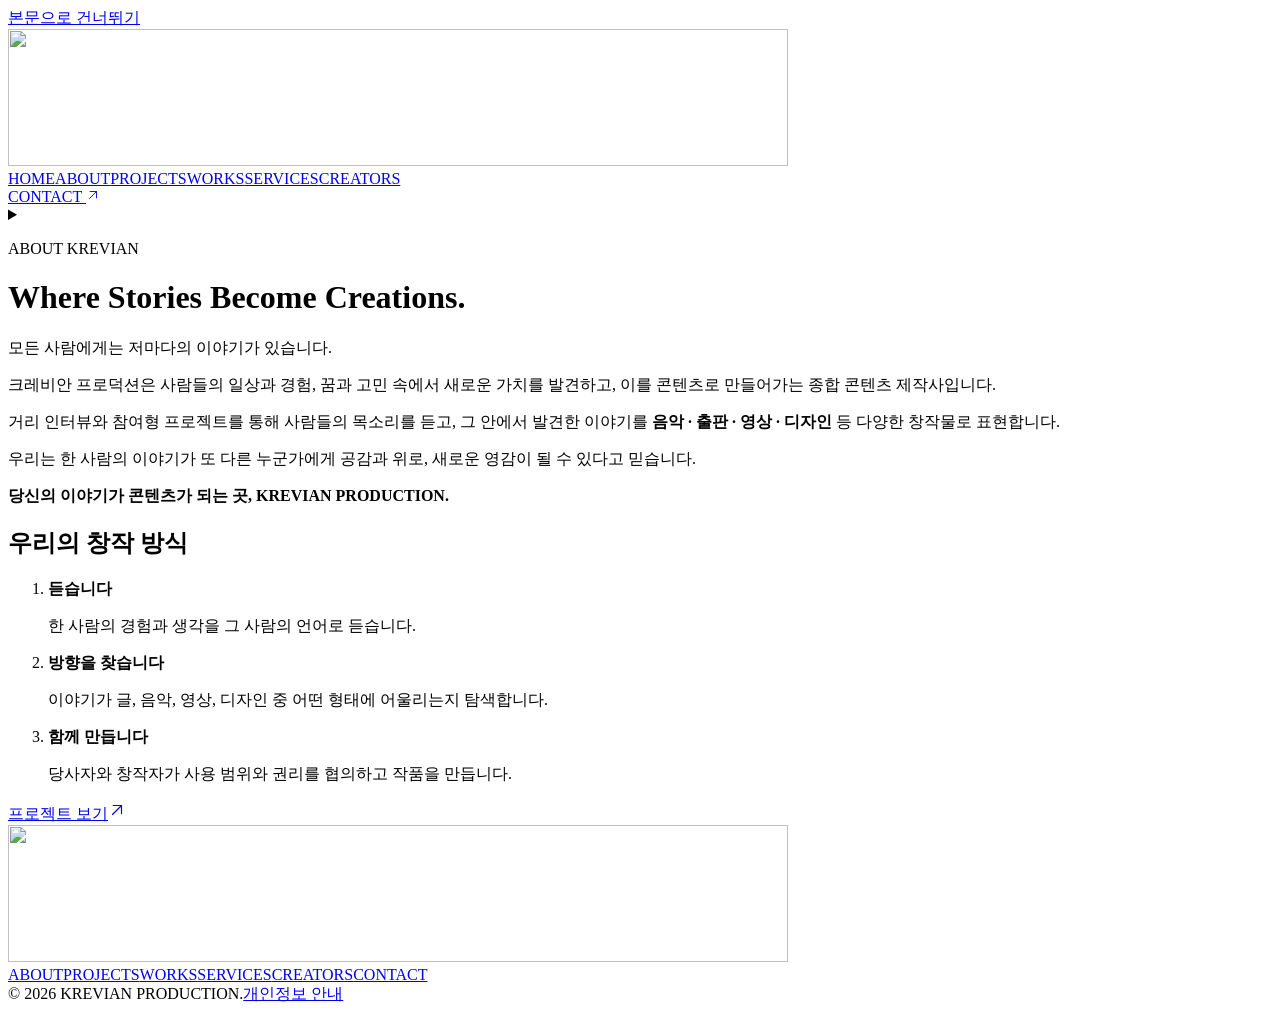
==== about/index.html @ b7b0a025 "Publish the KREVIAN PRODUCTION website" ====
<!DOCTYPE html><html lang="ko"><head><meta charSet="utf-8"/><meta name="viewport" content="width=device-width, initial-scale=1"/><link rel="stylesheet" href="/krevian-production/_next/static/css/a073b0831d847d06.css" data-precedence="next"/><title>크레비안 소개 | KREVIAN PRODUCTION</title><meta name="description" content="실제 이야기를 음악, 출판, 영상, 디자인으로 만드는 크레비안 프로덕션."/><link rel="canonical" href="https://horin-lee.github.io/krevian-production/about"/><meta property="og:title" content="KREVIAN PRODUCTION"/><meta property="og:description" content="Where Stories Become Creations."/><meta property="og:site_name" content="KREVIAN PRODUCTION"/><meta property="og:locale" content="ko_KR"/><meta property="og:image" content="https://horin-lee.github.io/krevian-production/images/underpass.webp"/><meta property="og:image:width" content="1536"/><meta property="og:image:height" content="1024"/><meta property="og:type" content="website"/><meta name="twitter:card" content="summary_large_image"/><meta name="twitter:title" content="KREVIAN PRODUCTION"/><meta name="twitter:description" content="Where Stories Become Creations."/><meta name="twitter:image" content="https://horin-lee.github.io/krevian-production/images/underpass.webp"/><meta name="twitter:image:width" content="1536"/><meta name="twitter:image:height" content="1024"/><link rel="icon" href="/krevian-production/icon.png?07f0030065e5c765" type="image/png"/></head><body><div hidden=""><!--$--><!--/$--></div><a class="skip" href="#main">본문으로 건너뛰기</a><header class="header"><div class="head-inner"><a class="wordmark" aria-label="KREVIAN PRODUCTION 홈" href="/krevian-production/"><img alt="" loading="lazy" width="780" height="137" decoding="async" data-nimg="1" style="color:transparent" src="/krevian-production/images/krevian-logo.webp"/></a><nav class="desktop-nav" aria-label="주 메뉴"><a href="/krevian-production/">HOME</a><a aria-current="page" href="/krevian-production/about/">ABOUT</a><a href="/krevian-production/projects/">PROJECTS</a><a href="/krevian-production/works/">WORKS</a><a href="/krevian-production/services/">SERVICES</a><a href="/krevian-production/creators/">CREATORS</a></nav><a class="top-contact desktop-contact" href="/krevian-production/contact/">CONTACT <svg width="14" height="14" viewBox="0 0 24 24" fill="none" stroke="currentColor" stroke-width="1.55" stroke-linecap="round" stroke-linejoin="round" aria-hidden="true"><path d="M6 18 18 6M7 6h11v11"></path></svg></a><details class="mobile-nav"><summary aria-label="메뉴 열기"><span></span><span></span></summary><nav aria-label="모바일 주 메뉴"><a href="/krevian-production/">HOME</a><a aria-current="page" href="/krevian-production/about/">ABOUT</a><a href="/krevian-production/projects/">PROJECTS</a><a href="/krevian-production/works/">WORKS</a><a href="/krevian-production/services/">SERVICES</a><a href="/krevian-production/creators/">CREATORS</a><a href="/krevian-production/contact/">CONTACT</a></nav></details></div></header><main id="main"><div class="wrap section narrow"><div class="page-intro"><p class="eyebrow">ABOUT KREVIAN</p><h1>Where Stories Become Creations.</h1></div><div class="prose about-story"><p>모든 사람에게는 저마다의 이야기가 있습니다.</p><p>크레비안 프로덕션은 사람들의 일상과 경험, 꿈과 고민 속에서 새로운 가치를 발견하고, 이를 콘텐츠로 만들어가는 종합 콘텐츠 제작사입니다.</p><p>거리 인터뷰와 참여형 프로젝트를 통해 사람들의 목소리를 듣고, 그 안에서 발견한 이야기를 <strong>음악 · 출판 · 영상 · 디자인</strong> 등 다양한 창작물로 표현합니다.</p><p>우리는 한 사람의 이야기가 또 다른 누군가에게 공감과 위로, 새로운 영감이 될 수 있다고 믿습니다.</p><p><strong>당신의 이야기가 콘텐츠가 되는 곳, KREVIAN PRODUCTION.</strong></p><h2>우리의 창작 방식</h2><ol class="process"><li><strong>듣습니다</strong><p>한 사람의 경험과 생각을 그 사람의 언어로 듣습니다.</p></li><li><strong>방향을 찾습니다</strong><p>이야기가 글, 음악, 영상, 디자인 중 어떤 형태에 어울리는지 탐색합니다.</p></li><li><strong>함께 만듭니다</strong><p>당사자와 창작자가 사용 범위와 권리를 협의하고 작품을 만듭니다.</p></li></ol><a class="button " href="/krevian-production/projects/">프로젝트 보기<svg width="18" height="18" viewBox="0 0 24 24" fill="none" stroke="currentColor" stroke-width="1.55" stroke-linecap="round" stroke-linejoin="round" aria-hidden="true"><path d="M6 18 18 6M7 6h11v11"></path></svg></a></div></div></main><footer class="footer"><div class="wrap footer-main"><a class="wordmark" aria-label="KREVIAN PRODUCTION 홈" href="/krevian-production/"><img alt="" loading="lazy" width="780" height="137" decoding="async" data-nimg="1" style="color:transparent" src="/krevian-production/images/krevian-logo.webp"/></a><nav aria-label="하단 메뉴"><a href="/krevian-production/about/">ABOUT</a><a href="/krevian-production/projects/">PROJECTS</a><a href="/krevian-production/works/">WORKS</a><a href="/krevian-production/services/">SERVICES</a><a href="/krevian-production/creators/">CREATORS</a><a href="/krevian-production/contact/">CONTACT</a></nav></div><div class="wrap footer-base"><span>© <!-- -->2026<!-- --> KREVIAN PRODUCTION.</span><a href="/krevian-production/privacy/">개인정보 안내</a></div></footer><!--$--><!--/$--></body></html>
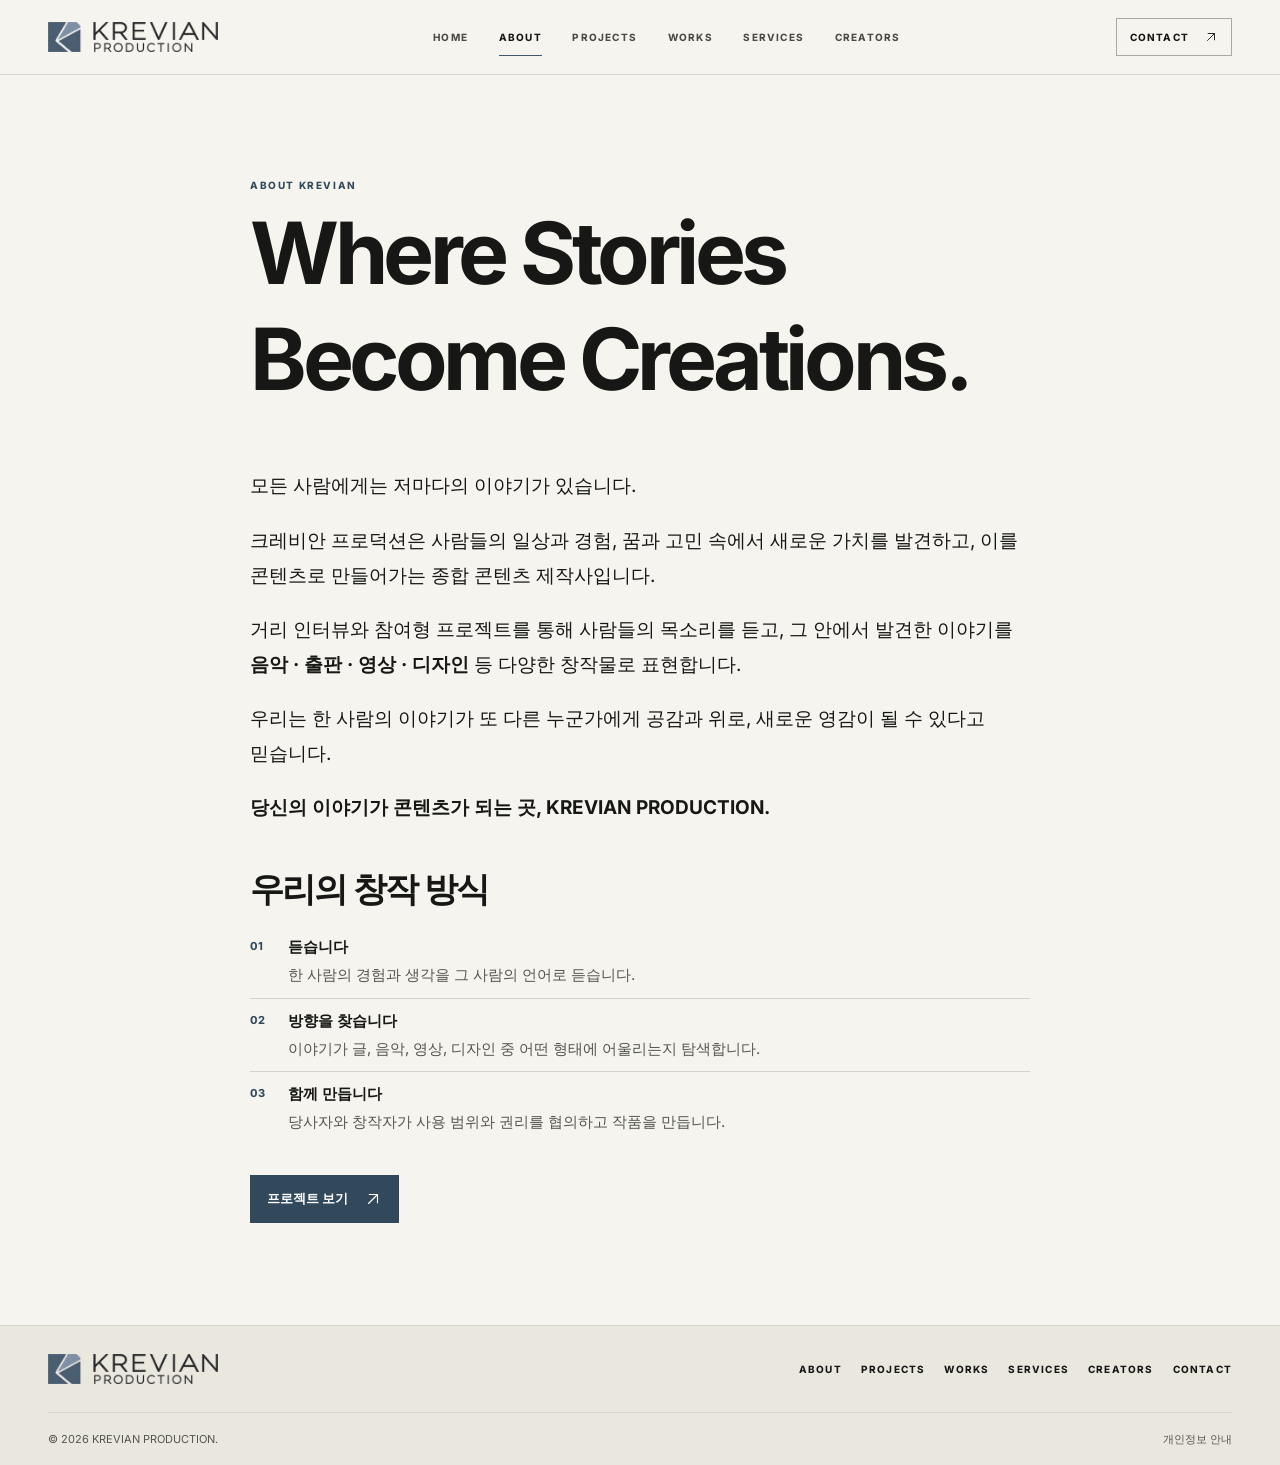
==== commit 6a4fc243: "Make public assets work with a custom domain" ====
--- a/about/index.html
+++ b/about/index.html
@@ -1 +1 @@
-<!DOCTYPE html><html lang="ko"><head><meta charSet="utf-8"/><meta name="viewport" content="width=device-width, initial-scale=1"/><link rel="stylesheet" href="/krevian-production/_next/static/css/a073b0831d847d06.css" data-precedence="next"/><title>크레비안 소개 | KREVIAN PRODUCTION</title><meta name="description" content="실제 이야기를 음악, 출판, 영상, 디자인으로 만드는 크레비안 프로덕션."/><link rel="canonical" href="https://horin-lee.github.io/krevian-production/about"/><meta property="og:title" content="KREVIAN PRODUCTION"/><meta property="og:description" content="Where Stories Become Creations."/><meta property="og:site_name" content="KREVIAN PRODUCTION"/><meta property="og:locale" content="ko_KR"/><meta property="og:image" content="https://horin-lee.github.io/krevian-production/images/underpass.webp"/><meta property="og:image:width" content="1536"/><meta property="og:image:height" content="1024"/><meta property="og:type" content="website"/><meta name="twitter:card" content="summary_large_image"/><meta name="twitter:title" content="KREVIAN PRODUCTION"/><meta name="twitter:description" content="Where Stories Become Creations."/><meta name="twitter:image" content="https://horin-lee.github.io/krevian-production/images/underpass.webp"/><meta name="twitter:image:width" content="1536"/><meta name="twitter:image:height" content="1024"/><link rel="icon" href="/krevian-production/icon.png?07f0030065e5c765" type="image/png"/></head><body><div hidden=""><!--$--><!--/$--></div><a class="skip" href="#main">본문으로 건너뛰기</a><header class="header"><div class="head-inner"><a class="wordmark" aria-label="KREVIAN PRODUCTION 홈" href="/krevian-production/"><img alt="" loading="lazy" width="780" height="137" decoding="async" data-nimg="1" style="color:transparent" src="/krevian-production/images/krevian-logo.webp"/></a><nav class="desktop-nav" aria-label="주 메뉴"><a href="/krevian-production/">HOME</a><a aria-current="page" href="/krevian-production/about/">ABOUT</a><a href="/krevian-production/projects/">PROJECTS</a><a href="/krevian-production/works/">WORKS</a><a href="/krevian-production/services/">SERVICES</a><a href="/krevian-production/creators/">CREATORS</a></nav><a class="top-contact desktop-contact" href="/krevian-production/contact/">CONTACT <svg width="14" height="14" viewBox="0 0 24 24" fill="none" stroke="currentColor" stroke-width="1.55" stroke-linecap="round" stroke-linejoin="round" aria-hidden="true"><path d="M6 18 18 6M7 6h11v11"></path></svg></a><details class="mobile-nav"><summary aria-label="메뉴 열기"><span></span><span></span></summary><nav aria-label="모바일 주 메뉴"><a href="/krevian-production/">HOME</a><a aria-current="page" href="/krevian-production/about/">ABOUT</a><a href="/krevian-production/projects/">PROJECTS</a><a href="/krevian-production/works/">WORKS</a><a href="/krevian-production/services/">SERVICES</a><a href="/krevian-production/creators/">CREATORS</a><a href="/krevian-production/contact/">CONTACT</a></nav></details></div></header><main id="main"><div class="wrap section narrow"><div class="page-intro"><p class="eyebrow">ABOUT KREVIAN</p><h1>Where Stories Become Creations.</h1></div><div class="prose about-story"><p>모든 사람에게는 저마다의 이야기가 있습니다.</p><p>크레비안 프로덕션은 사람들의 일상과 경험, 꿈과 고민 속에서 새로운 가치를 발견하고, 이를 콘텐츠로 만들어가는 종합 콘텐츠 제작사입니다.</p><p>거리 인터뷰와 참여형 프로젝트를 통해 사람들의 목소리를 듣고, 그 안에서 발견한 이야기를 <strong>음악 · 출판 · 영상 · 디자인</strong> 등 다양한 창작물로 표현합니다.</p><p>우리는 한 사람의 이야기가 또 다른 누군가에게 공감과 위로, 새로운 영감이 될 수 있다고 믿습니다.</p><p><strong>당신의 이야기가 콘텐츠가 되는 곳, KREVIAN PRODUCTION.</strong></p><h2>우리의 창작 방식</h2><ol class="process"><li><strong>듣습니다</strong><p>한 사람의 경험과 생각을 그 사람의 언어로 듣습니다.</p></li><li><strong>방향을 찾습니다</strong><p>이야기가 글, 음악, 영상, 디자인 중 어떤 형태에 어울리는지 탐색합니다.</p></li><li><strong>함께 만듭니다</strong><p>당사자와 창작자가 사용 범위와 권리를 협의하고 작품을 만듭니다.</p></li></ol><a class="button " href="/krevian-production/projects/">프로젝트 보기<svg width="18" height="18" viewBox="0 0 24 24" fill="none" stroke="currentColor" stroke-width="1.55" stroke-linecap="round" stroke-linejoin="round" aria-hidden="true"><path d="M6 18 18 6M7 6h11v11"></path></svg></a></div></div></main><footer class="footer"><div class="wrap footer-main"><a class="wordmark" aria-label="KREVIAN PRODUCTION 홈" href="/krevian-production/"><img alt="" loading="lazy" width="780" height="137" decoding="async" data-nimg="1" style="color:transparent" src="/krevian-production/images/krevian-logo.webp"/></a><nav aria-label="하단 메뉴"><a href="/krevian-production/about/">ABOUT</a><a href="/krevian-production/projects/">PROJECTS</a><a href="/krevian-production/works/">WORKS</a><a href="/krevian-production/services/">SERVICES</a><a href="/krevian-production/creators/">CREATORS</a><a href="/krevian-production/contact/">CONTACT</a></nav></div><div class="wrap footer-base"><span>© <!-- -->2026<!-- --> KREVIAN PRODUCTION.</span><a href="/krevian-production/privacy/">개인정보 안내</a></div></footer><!--$--><!--/$--></body></html>+<!DOCTYPE html><html lang="ko"><head><meta charSet="utf-8"/><meta name="viewport" content="width=device-width, initial-scale=1"/><link rel="stylesheet" href="../_next/static/css/a073b0831d847d06.css" data-precedence="next"/><meta name="description" content="실제 이야기를 음악, 출판, 영상, 디자인으로 만드는 크레비안 프로덕션."/><link rel="canonical" href="https://horin-lee.github.io/krevian-production/about"/><meta property="og:title" content="KREVIAN PRODUCTION"/><meta property="og:description" content="Where Stories Become Creations."/><meta property="og:site_name" content="KREVIAN PRODUCTION"/><meta property="og:locale" content="ko_KR"/><meta property="og:image" content="https://horin-lee.github.io/krevian-production/images/underpass.webp"/><meta property="og:image:width" content="1536"/><meta property="og:image:height" content="1024"/><meta property="og:type" content="website"/><meta name="twitter:card" content="summary_large_image"/><meta name="twitter:title" content="KREVIAN PRODUCTION"/><meta name="twitter:description" content="Where Stories Become Creations."/><meta name="twitter:image" content="https://horin-lee.github.io/krevian-production/images/underpass.webp"/><meta name="twitter:image:width" content="1536"/><meta name="twitter:image:height" content="1024"/><link rel="icon" href="../icon.png?07f0030065e5c765" type="image/png"/><title>크레비안 소개 | KREVIAN PRODUCTION</title></head><body><div hidden=""><!--$--><!--/$--></div><a class="skip" href="#main">본문으로 건너뛰기</a><header class="header"><div class="head-inner"><a class="wordmark" aria-label="KREVIAN PRODUCTION 홈" href="../"><img alt="" loading="lazy" width="780" height="137" decoding="async" data-nimg="1" style="color:transparent" src="../images/krevian-logo.webp"/></a><nav class="desktop-nav" aria-label="주 메뉴"><a href="../">HOME</a><a aria-current="page" href="./">ABOUT</a><a href="../projects/">PROJECTS</a><a href="../works/">WORKS</a><a href="../services/">SERVICES</a><a href="../creators/">CREATORS</a></nav><a class="top-contact desktop-contact" href="../contact/">CONTACT <svg width="14" height="14" viewBox="0 0 24 24" fill="none" stroke="currentColor" stroke-width="1.55" stroke-linecap="round" stroke-linejoin="round" aria-hidden="true"><path d="M6 18 18 6M7 6h11v11"></path></svg></a><details class="mobile-nav"><summary aria-label="메뉴 열기"><span></span><span></span></summary><nav aria-label="모바일 주 메뉴"><a href="../">HOME</a><a aria-current="page" href="./">ABOUT</a><a href="../projects/">PROJECTS</a><a href="../works/">WORKS</a><a href="../services/">SERVICES</a><a href="../creators/">CREATORS</a><a href="../contact/">CONTACT</a></nav></details></div></header><main id="main"><div class="wrap section narrow"><div class="page-intro"><p class="eyebrow">ABOUT KREVIAN</p><h1>Where Stories Become Creations.</h1></div><div class="prose about-story"><p>모든 사람에게는 저마다의 이야기가 있습니다.</p><p>크레비안 프로덕션은 사람들의 일상과 경험, 꿈과 고민 속에서 새로운 가치를 발견하고, 이를 콘텐츠로 만들어가는 종합 콘텐츠 제작사입니다.</p><p>거리 인터뷰와 참여형 프로젝트를 통해 사람들의 목소리를 듣고, 그 안에서 발견한 이야기를 <strong>음악 · 출판 · 영상 · 디자인</strong> 등 다양한 창작물로 표현합니다.</p><p>우리는 한 사람의 이야기가 또 다른 누군가에게 공감과 위로, 새로운 영감이 될 수 있다고 믿습니다.</p><p><strong>당신의 이야기가 콘텐츠가 되는 곳, KREVIAN PRODUCTION.</strong></p><h2>우리의 창작 방식</h2><ol class="process"><li><strong>듣습니다</strong><p>한 사람의 경험과 생각을 그 사람의 언어로 듣습니다.</p></li><li><strong>방향을 찾습니다</strong><p>이야기가 글, 음악, 영상, 디자인 중 어떤 형태에 어울리는지 탐색합니다.</p></li><li><strong>함께 만듭니다</strong><p>당사자와 창작자가 사용 범위와 권리를 협의하고 작품을 만듭니다.</p></li></ol><a class="button " href="../projects/">프로젝트 보기<svg width="18" height="18" viewBox="0 0 24 24" fill="none" stroke="currentColor" stroke-width="1.55" stroke-linecap="round" stroke-linejoin="round" aria-hidden="true"><path d="M6 18 18 6M7 6h11v11"></path></svg></a></div></div></main><footer class="footer"><div class="wrap footer-main"><a class="wordmark" aria-label="KREVIAN PRODUCTION 홈" href="../"><img alt="" loading="lazy" width="780" height="137" decoding="async" data-nimg="1" style="color:transparent" src="../images/krevian-logo.webp"/></a><nav aria-label="하단 메뉴"><a href="./">ABOUT</a><a href="../projects/">PROJECTS</a><a href="../works/">WORKS</a><a href="../services/">SERVICES</a><a href="../creators/">CREATORS</a><a href="../contact/">CONTACT</a></nav></div><div class="wrap footer-base"><span>© <!-- -->2026<!-- --> KREVIAN PRODUCTION.</span><a href="../privacy/">개인정보 안내</a></div></footer><!--$--><!--/$--></body></html>
--- a/_next/static/css/a073b0831d847d06.css
+++ b/_next/static/css/a073b0831d847d06.css
@@ -0,0 +1 @@
+@font-face{font-family:Inter Variable;font-style:normal;font-display:swap;font-weight:100 900;src:url(/_next/static/media/inter-cyrillic-ext-wght-normal.460bdf14.woff2) format("woff2-variations");unicode-range:u+0460-052f,u+1c80-1c8a,u+20b4,u+2de0-2dff,u+a640-a69f,u+fe2e-fe2f}@font-face{font-family:Inter Variable;font-style:normal;font-display:swap;font-weight:100 900;src:url(/_next/static/media/inter-cyrillic-wght-normal.491cbc05.woff2) format("woff2-variations");unicode-range:u+0301,u+0400-045f,u+0490-0491,u+04b0-04b1,u+2116}@font-face{font-family:Inter Variable;font-style:normal;font-display:swap;font-weight:100 900;src:url(/_next/static/media/inter-greek-ext-wght-normal.23aae568.woff2) format("woff2-variations");unicode-range:u+1f??}@font-face{font-family:Inter Variable;font-style:normal;font-display:swap;font-weight:100 900;src:url(/_next/static/media/inter-greek-wght-normal.4449bf7a.woff2) format("woff2-variations");unicode-range:u+0370-0377,u+037a-037f,u+0384-038a,u+038c,u+038e-03a1,u+03a3-03ff}@font-face{font-family:Inter Variable;font-style:normal;font-display:swap;font-weight:100 900;src:url(/_next/static/media/inter-vietnamese-wght-normal.113a630f.woff2) format("woff2-variations");unicode-range:u+0102-0103,u+0110-0111,u+0128-0129,u+0168-0169,u+01a0-01a1,u+01af-01b0,u+0300-0301,u+0303-0304,u+0308-0309,u+0323,u+0329,u+1ea0-1ef9,u+20ab}@font-face{font-family:Inter Variable;font-style:normal;font-display:swap;font-weight:100 900;src:url(/_next/static/media/inter-latin-ext-wght-normal.3835a68e.woff2) format("woff2-variations");unicode-range:u+0100-02ba,u+02bd-02c5,u+02c7-02cc,u+02ce-02d7,u+02dd-02ff,u+0304,u+0308,u+0329,u+1d00-1dbf,u+1e00-1e9f,u+1ef2-1eff,u+2020,u+20a0-20ab,u+20ad-20c0,u+2113,u+2c60-2c7f,u+a720-a7ff}@font-face{font-family:Inter Variable;font-style:normal;font-display:swap;font-weight:100 900;src:url(/_next/static/media/inter-latin-wght-normal.6c596dfc.woff2) format("woff2-variations");unicode-range:u+00??,u+0131,u+0152-0153,u+02bb-02bc,u+02c6,u+02da,u+02dc,u+0304,u+0308,u+0329,u+2000-206f,u+20ac,u+2122,u+2191,u+2193,u+2212,u+2215,u+feff,u+fffd}@font-face{font-family:Barlow Condensed;font-style:normal;font-display:swap;font-weight:700;src:url(/_next/static/media/barlow-condensed-vietnamese-700-normal.b5cf89c0.woff2) format("woff2"),url(/_next/static/media/barlow-condensed-vietnamese-700-normal.c7b344a0.woff) format("woff");unicode-range:u+0102-0103,u+0110-0111,u+0128-0129,u+0168-0169,u+01a0-01a1,u+01af-01b0,u+0300-0301,u+0303-0304,u+0308-0309,u+0323,u+0329,u+1ea0-1ef9,u+20ab}@font-face{font-family:Barlow Condensed;font-style:normal;font-display:swap;font-weight:700;src:url(/_next/static/media/barlow-condensed-latin-ext-700-normal.e84925df.woff2) format("woff2"),url(/_next/static/media/barlow-condensed-latin-ext-700-normal.73a79c9e.woff) format("woff");unicode-range:u+0100-02ba,u+02bd-02c5,u+02c7-02cc,u+02ce-02d7,u+02dd-02ff,u+0304,u+0308,u+0329,u+1d00-1dbf,u+1e00-1e9f,u+1ef2-1eff,u+2020,u+20a0-20ab,u+20ad-20c0,u+2113,u+2c60-2c7f,u+a720-a7ff}@font-face{font-family:Barlow Condensed;font-style:normal;font-display:swap;font-weight:700;src:url(/_next/static/media/barlow-condensed-latin-700-normal.e9811009.woff2) format("woff2"),url(/_next/static/media/barlow-condensed-latin-700-normal.f6cc1247.woff) format("woff");unicode-range:u+00??,u+0131,u+0152-0153,u+02bb-02bc,u+02c6,u+02da,u+02dc,u+0304,u+0308,u+0329,u+2000-206f,u+20ac,u+2122,u+2191,u+2193,u+2212,u+2215,u+feff,u+fffd}:root{--paper:#f6f4ef;--white:#fffdf9;--ink:#171815;--muted:#555650;--line:#d7d3ca;--blue:#40576b;--blue-dark:#32495c;--mist:#dfe8ed;--sans:"Inter Variable","Malgun Gothic","Apple SD Gothic Neo",sans-serif;--condensed:"Barlow Condensed","Arial Narrow",sans-serif}*{box-sizing:border-box}html{color-scheme:light;scroll-behavior:smooth}body{margin:0;background:var(--paper);color:var(--ink);font:15px/1.65 var(--sans);word-break:keep-all}a{color:inherit;text-decoration:none}button,input,select,textarea{font:inherit}button,summary{cursor:pointer}img{max-width:100%}h1,h2,h3,p{margin:0}h1,h2,h3{line-height:1.23;letter-spacing:-.052em}h2{font-size:clamp(29px,4vw,49px)}p+p{margin-top:1em}:focus-visible{outline:3px solid #346e99;outline-offset:4px}::selection{background:#c4d5e1;color:var(--ink)}.skip{position:absolute;top:8px;left:8px;z-index:20;transform:translateY(-160%);background:white;padding:.5rem 1rem}.skip:focus{transform:translateY(0)}.head-inner,.wrap{width:min(100% - 96px,1280px);margin-inline:auto}.narrow{max-width:780px}.section{padding-block:clamp(65px,8vw,124px)}.section.compact{padding-block:44px 0}.header{position:relative;z-index:5;background:var(--paper);border-bottom:1px solid rgba(27,27,22,.14)}.head-inner{height:74px;display:flex;justify-content:space-between;align-items:center;gap:18px}.wordmark{display:inline-flex;flex:none;align-items:center}.wordmark img{display:block;width:170px;height:auto}.desktop-nav{display:flex;align-items:center;gap:clamp(17px,2.4vw,41px)}.desktop-nav a,.footer nav a,.mobile-nav nav a,.top-contact{font-size:10px;letter-spacing:.12em;font-weight:750}.desktop-nav a{position:relative;padding:15px 0;color:#4c4b43}.desktop-nav a:hover,.desktop-nav a[aria-current]{color:var(--ink)}.desktop-nav a[aria-current]:after{content:"";position:absolute;bottom:4px;left:0;width:100%;height:1px;background:var(--blue)}.top-contact{display:inline-flex;gap:15px;align-items:center;border:1px solid #aaa99f;padding:10px 13px;transition:background .18s ease}.top-contact:hover,.top-contact[aria-current]{background:var(--mist)}.mobile-nav{display:none}.eyebrow{color:var(--blue-dark);font-size:10px;line-height:1.6;font-weight:760;letter-spacing:.16em}.hero{color:#f9f7f0;background:#1e1b15;isolation:isolate}.hero,.photo{position:relative}.photo{overflow:hidden;background:#b7ad9d}.photo img{object-fit:cover}.hero-shade,.hero>.photo{position:absolute;inset:0;z-index:-1}.hero>.photo img{object-position:center 55%}.hero-shade{background:linear-gradient(90deg,rgba(13,13,10,.83),rgba(15,14,11,.62) 30%,rgba(15,14,11,.19) 67%,rgba(15,14,11,.05)),linear-gradient(0deg,rgba(15,14,11,.75),transparent 24%)}.hero-inner{min-height:clamp(610px,49vw,790px);position:relative;display:flex;flex-direction:column;justify-content:center;padding-block:64px 92px}.hero-copy{margin-top:-9px;animation:appear .55s ease-out both}.hero-kicker{color:#f0ede5;display:flex;align-items:center;gap:12px;margin-bottom:22px;font-size:10px}.hero-kicker span{width:24px;height:1px;background:#a5bac9}.hero h1{font-family:var(--condensed);font-weight:700;font-size:clamp(80px,10.5vw,174px);line-height:.805;letter-spacing:-.028em;margin-left:-.027em}.hero h1 span{color:#9db4c8}.slogan{font-size:clamp(16px,1.65vw,25px);letter-spacing:-.035em;margin-top:32px;font-weight:600}.hero-korean{color:#efeee9;font-size:14px;margin-top:6px}.button-row{display:flex;flex-wrap:wrap;align-items:center;gap:10px}.hero .button-row{margin-top:29px}.button{display:inline-flex;align-items:center;justify-content:space-between;gap:16px;min-height:48px;padding:11px 16px;border:1px solid var(--blue-dark);background:var(--blue-dark);color:white;font-weight:700;font-size:13px;transition:background .2s ease,color .2s ease,border-color .2s ease}.button:hover{background:#263946;border-color:#263946}.hero .button{background:#f4f1e9;border-color:#f4f1e9;color:#161713}.hero .button:hover{background:var(--mist);border-color:var(--mist)}.hero .button.outline{background:rgba(12,13,12,.28);border-color:#bebcb3;color:white}.hero .button.outline:hover{background:rgba(255,255,255,.14)}.button.outline-ink{background:transparent;color:var(--ink);border-color:#a09d91}.button.outline-ink:hover{background:var(--mist)}.button.unavailable{background:#e6e2da;color:#494943;border-color:#d3cec4}.hero-bottom{position:absolute;inset:auto 0 23px;padding-top:15px;border-top:1px solid #ffffff4f;color:#e5e3db}.hero-bottom a{display:inline-flex;align-items:center;gap:9px;font-size:9px;font-weight:650;letter-spacing:.16em}.about-home{display:grid;grid-template-columns:.75fr 1.35fr 1.05fr;align-items:start;gap:clamp(23px,4vw,76px)}.about-home p:not(.eyebrow){color:var(--muted);max-width:390px}.ruled:before{content:"";display:inline-block;vertical-align:middle;width:21px;height:1px;background:var(--blue);margin-right:9px}.about-home .text-link{margin-top:18px}.text-link{display:inline-flex;align-items:center;gap:9px;align-self:flex-start;font-size:13px;font-weight:700;color:var(--blue-dark);border-bottom:1px solid #8898a3;padding-bottom:3px;max-width:100%}.text-link:hover{color:#131a22;border-color:#131a22}.section-heading{display:flex;gap:18px;justify-content:space-between;align-items:end;margin-bottom:32px}.section-heading .text-link{align-self:end;flex:none}.page-intro h1,.section-heading h2{margin-top:8px}.projects-home{background:#ebe8e0;border-block:1px solid var(--line)}.project-card{display:grid;grid-template-columns:1.43fr 1fr;background:var(--white);border:1px solid var(--line)}.project-image{position:relative;min-height:320px;display:block;overflow:hidden}.project-image .photo{position:absolute;inset:0}.project-image img{transition:transform .45s ease-out;object-position:center}.project-image:hover img{transform:scale(1.035)}.image-status{position:absolute;top:17px;left:17px}.status{display:inline-flex;align-items:center;gap:6px;padding:6px 9px;background:#dfdcd5;color:#353630;font-weight:750;font-size:11px;line-height:1.2;white-space:nowrap}.status i{width:6px;height:6px;background:#716d65;border-radius:50%}.status.is-open{background:var(--mist);color:#233c4f}.status.is-open i{background:#456e8a}.project-copy{padding:clamp(24px,4vw,59px);display:flex;flex-direction:column;justify-content:center;align-items:flex-start}.project-copy h3{font-size:clamp(26px,3.5vw,53px);margin:8px 0 12px}.project-copy h3 a:hover{text-decoration:underline;text-decoration-thickness:1px;text-underline-offset:5px}.project-copy p,.project-meta{color:var(--muted)}.project-meta{display:flex;flex-wrap:wrap;gap:10px 18px;border-top:1px solid var(--line);padding-top:12px;margin-top:21px;margin-bottom:18px;width:100%;font-size:12px}.project-meta b{color:var(--ink);margin-left:4px}.project-list{display:grid;gap:28px}.discipline-grid{display:grid;grid-template-columns:repeat(4,1fr);border:1px solid var(--line);background:var(--white)}.discipline-grid article{padding:25px 20px;min-width:0}.discipline-grid article+article{border-left:1px solid var(--line)}.discipline-grid svg{color:var(--blue);margin-bottom:16px}.discipline-grid h3{font-family:var(--condensed);font-size:clamp(22px,3.4vw,43px);letter-spacing:.005em}.discipline-grid p{margin-top:8px;color:var(--muted)}.discipline-grid small{display:block;margin-top:19px;color:var(--blue-dark);font-size:11px}.discipline-grid h3 small{margin:0;font:700 10px/1.6 var(--sans);letter-spacing:.14em}.work-grid{display:grid;grid-template-columns:repeat(auto-fit,minmax(min(100%,300px),1fr));gap:22px}.work-grid article{border:1px solid var(--line);background:var(--white);color:var(--ink)}.work-grid .photo{aspect-ratio:1.65}.work-copy{padding:21px}.work-copy h3{margin-block:6px 10px;font-size:25px}.work-copy .text-link{margin-top:13px}.works-home{color:var(--paper);background:#232624}.works-home .eyebrow,.works-home .text-link{color:#c7d8e5}.works-home p:not(.eyebrow){color:#d3d2c9}.works-home .work-copy p:not(.eyebrow){color:var(--muted)}.works-home .work-copy .eyebrow,.works-home .work-copy .text-link{color:var(--blue-dark)}.home-invitations{display:grid;grid-template-columns:1fr 1fr;gap:16px}.home-invitations article{background:#e8e9e4;padding:clamp(23px,4vw,47px)}.home-invitations article+article{background:#e2e7e9}.home-invitations h2{font-size:clamp(23px,3.1vw,41px);margin:10px 0 25px}.footer{border-top:1px solid var(--line);background:#eae7df}.footer-base,.footer-main{display:flex;flex-wrap:wrap;justify-content:space-between;align-items:center;padding-block:28px;gap:18px}.footer-main nav{display:flex;flex-wrap:wrap;gap:10px 19px}.footer-base{justify-content:flex-start;border-top:1px solid var(--line);padding-block:17px;color:var(--muted);font-size:11px}.footer-base span{margin-right:auto}.footer a:hover{text-decoration:underline;text-underline-offset:4px}.page-intro{margin-bottom:clamp(29px,5vw,56px)}.detail-top h1,.page-intro h1{font-size:clamp(37px,6.7vw,88px)}.lede{max-width:65ch;margin-top:13px;color:var(--muted);font-size:clamp(15px,1.6vw,19px)}.detail-content,.form-shell,.prose{max-width:780px}.about-story>p{font-size:clamp(16px,1.55vw,19px);line-height:1.85}.detail-content h2,.prose h2{font-size:clamp(23px,3vw,34px);margin-bottom:10px}.prose h2{margin-top:43px}.prose .button{margin-top:30px}.back-link{display:inline-flex;padding-bottom:4px;border-bottom:1px solid var(--line);color:var(--blue-dark);font-size:13px;margin-bottom:28px}.detail-top{display:grid;grid-template-columns:1fr 1fr;gap:clamp(23px,4vw,66px);align-items:center}.detail-top h1{margin-top:12px}.detail-top .photo{aspect-ratio:1.43}.detail-top .english-title{font-size:14px;margin-top:13px;color:var(--blue-dark)}.tag-row{display:flex;align-items:center;gap:11px;font-size:13px;margin-block:19px}.detail-content{margin-inline:auto;margin-top:52px}.detail-content>section{padding-block:30px;border-top:1px solid var(--line)}.detail-content>.button-row{padding-top:24px;border-top:1px solid var(--line)}.qr-page{padding-top:37px}.qr-page .detail-top{display:flex;flex-direction:column;align-items:stretch}.qr-page .detail-top .photo{aspect-ratio:2.1}.qr-page h1{font-size:clamp(34px,7vw,59px)}.process{list-style:none;counter-reset:steps;padding:0;margin-bottom:0}.process li{position:relative;counter-increment:steps;padding:10px 0 10px 38px;border-bottom:1px solid var(--line)}.process li:before{content:counter(steps,decimal-leading-zero);position:absolute;left:0;top:12px;color:var(--blue-dark);font-size:11px;font-weight:750}.process li p{margin-top:3px;color:var(--muted)}.process li:last-child{border-bottom:0}.faq details{border-bottom:1px solid var(--line)}.faq summary{display:flex;justify-content:space-between;align-items:center;gap:9px;padding:13px 0;min-height:45px;font-weight:680;list-style:none}.faq summary::-webkit-details-marker{display:none}.faq summary svg{flex:none}.faq details[open] summary svg{transform:rotate(45deg)}.faq p{padding-bottom:16px;color:var(--muted)}.preline{white-space:pre-line}.empty,.success-box{padding:25px;border:1px solid var(--line);background:var(--white)}.empty h2,.success-box h2{font-size:25px;margin-bottom:7px}.empty .text-link,.success-box .text-link{margin-top:15px}.form-shell{display:grid;gap:19px;padding:0;border:0;min-inline-size:0;margin:0}.form-shell>.button{justify-self:start}.form-grid{display:grid;grid-template-columns:1fr 1fr;gap:16px}.field{display:grid;align-content:start;gap:5px;min-width:0;font-size:14px;font-weight:650}.field small{margin-left:6px;color:var(--muted);font-size:11px;font-weight:450}input:not([type=checkbox],[type=hidden]),select,textarea{width:100%;min-height:44px;padding:8px 10px;background:var(--white);border:1px solid #a8a59c;border-radius:0;color:var(--ink);font-weight:450}textarea{resize:vertical}.check{display:flex;align-items:center;gap:9px;min-height:44px}.check input{width:18px;height:18px;flex:none;accent-color:var(--blue)}.consent,.policy-section{border:1px solid var(--line);padding:clamp(13px,3vw,24px);background:#eeece5}.policy-section+.policy-section{margin-top:20px}.admin-section h2,.consent h2,.policy-section h2{font-size:21px}.notice-list{display:grid;grid-template-columns:minmax(100px,.42fr) 1fr;gap:7px 15px;font-size:13px}.notice-list div{display:contents}.notice-list dt{font-weight:700}.notice-list dd{margin:0;overflow-wrap:anywhere;white-space:pre-wrap}.notice-list a{text-decoration:underline}.banner,.form-error{padding:10px 13px;background:#f2ded8;border-left:3px solid #9a4835;color:#611f11;margin-block:12px}.banner{color:#1d3749;background:var(--mist);border-color:#456d8a}.admin{min-height:60vh}.admin .page-intro h1{font-size:clamp(33px,5vw,60px);overflow-wrap:anywhere}.admin .narrow{margin-inline:auto}.admin .login{max-width:460px}.admin-title{display:flex;justify-content:space-between;align-items:start;gap:12px}.admin-tabs{display:flex;flex-wrap:wrap;gap:4px;border-bottom:1px solid var(--line);margin-bottom:14px}.admin-tabs a{padding:10px 12px;font-size:13px;font-weight:700;color:var(--blue-dark)}.admin-tabs a[aria-current]{background:var(--mist)}.admin-actions{margin:14px 0}.filter{display:flex;flex-wrap:wrap;gap:9px;align-items:center}.filter select{width:auto;margin-left:8px}.table-scroll{overflow-x:auto}table{width:100%;min-width:440px;border-collapse:collapse;font-size:14px}td,th{border-bottom:1px solid var(--line);padding:11px 10px;text-align:left}th{background:#e6e6de}td a{color:var(--blue-dark);text-decoration:underline;text-underline-offset:3px}.admin-section{border-top:1px solid var(--line);margin-top:30px;padding-top:20px}.admin-section p{margin-block:10px}.record-list{border:1px solid var(--line);padding:16px;margin:0 0 24px}.delete summary{color:#7a2d1e;font-weight:650}.button.danger{background:#813524;border-color:#813524}.checks{border:1px solid var(--line);margin:0}.break-word{overflow-wrap:anywhere}@keyframes appear{0%{transform:translateY(9px);opacity:.5}to{transform:translateY(0);opacity:1}}@media (max-width:900px){.head-inner,.wrap{width:calc(100% - 52px)}.desktop-nav{gap:13px}.wordmark img{width:143px}.about-home{grid-template-columns:1.2fr 1fr}.about-home .eyebrow{grid-column:1/-1}}@media (max-width:720px){.head-inner,.wrap{width:calc(100% - 36px)}.head-inner{height:60px}.desktop-contact,.desktop-nav{display:none}.mobile-nav{display:block}.mobile-nav summary{list-style:none;min-width:44px;min-height:44px;display:grid;place-content:center;gap:5px}.mobile-nav summary::-webkit-details-marker{display:none}.mobile-nav summary span{width:21px;height:1px;background:var(--ink)}.mobile-nav nav{position:absolute;inset:100% 0 auto;padding:10px 18px 17px;background:var(--paper);box-shadow:0 9px 14px #17181525}.mobile-nav nav a{display:block;padding:12px 6px;border-bottom:1px solid var(--line)}.mobile-nav nav a[aria-current]{color:var(--blue)}.hero-inner{min-height:max(560px,76svh)}.hero h1{font-size:clamp(54px,13.5vw,96px)}.hero>.photo img{object-position:64% center}.hero-shade{background:linear-gradient(90deg,#110f0acc,#13100b55 79%),linear-gradient(0deg,#11100bd5,transparent 34%)}.hero-kicker{font-size:9px;margin-bottom:17px}.slogan{margin-top:23px}.section{padding-block:53px}.qr-page{padding-top:32px}.about-home,.detail-top,.home-invitations,.project-card{grid-template-columns:1fr}.about-home{gap:13px}.project-image{min-height:auto;aspect-ratio:1.55}.project-copy{padding:22px}.discipline-grid{grid-template-columns:1fr 1fr}.discipline-grid article:nth-child(3){border-left:0}.discipline-grid article:nth-child(n+3){border-top:1px solid var(--line)}.detail-content{margin-top:28px}.page-intro{margin-bottom:25px}.footer-main nav{gap:10px 14px}}@media (max-width:390px){.form-grid{grid-template-columns:1fr}.section-heading{flex-wrap:wrap}.notice-list{grid-template-columns:1fr;gap:4px}.notice-list dd{margin-bottom:6px}}@media (prefers-reduced-motion:reduce){*,:after,:before{scroll-behavior:auto!important;animation:none!important;transition:none!important}}
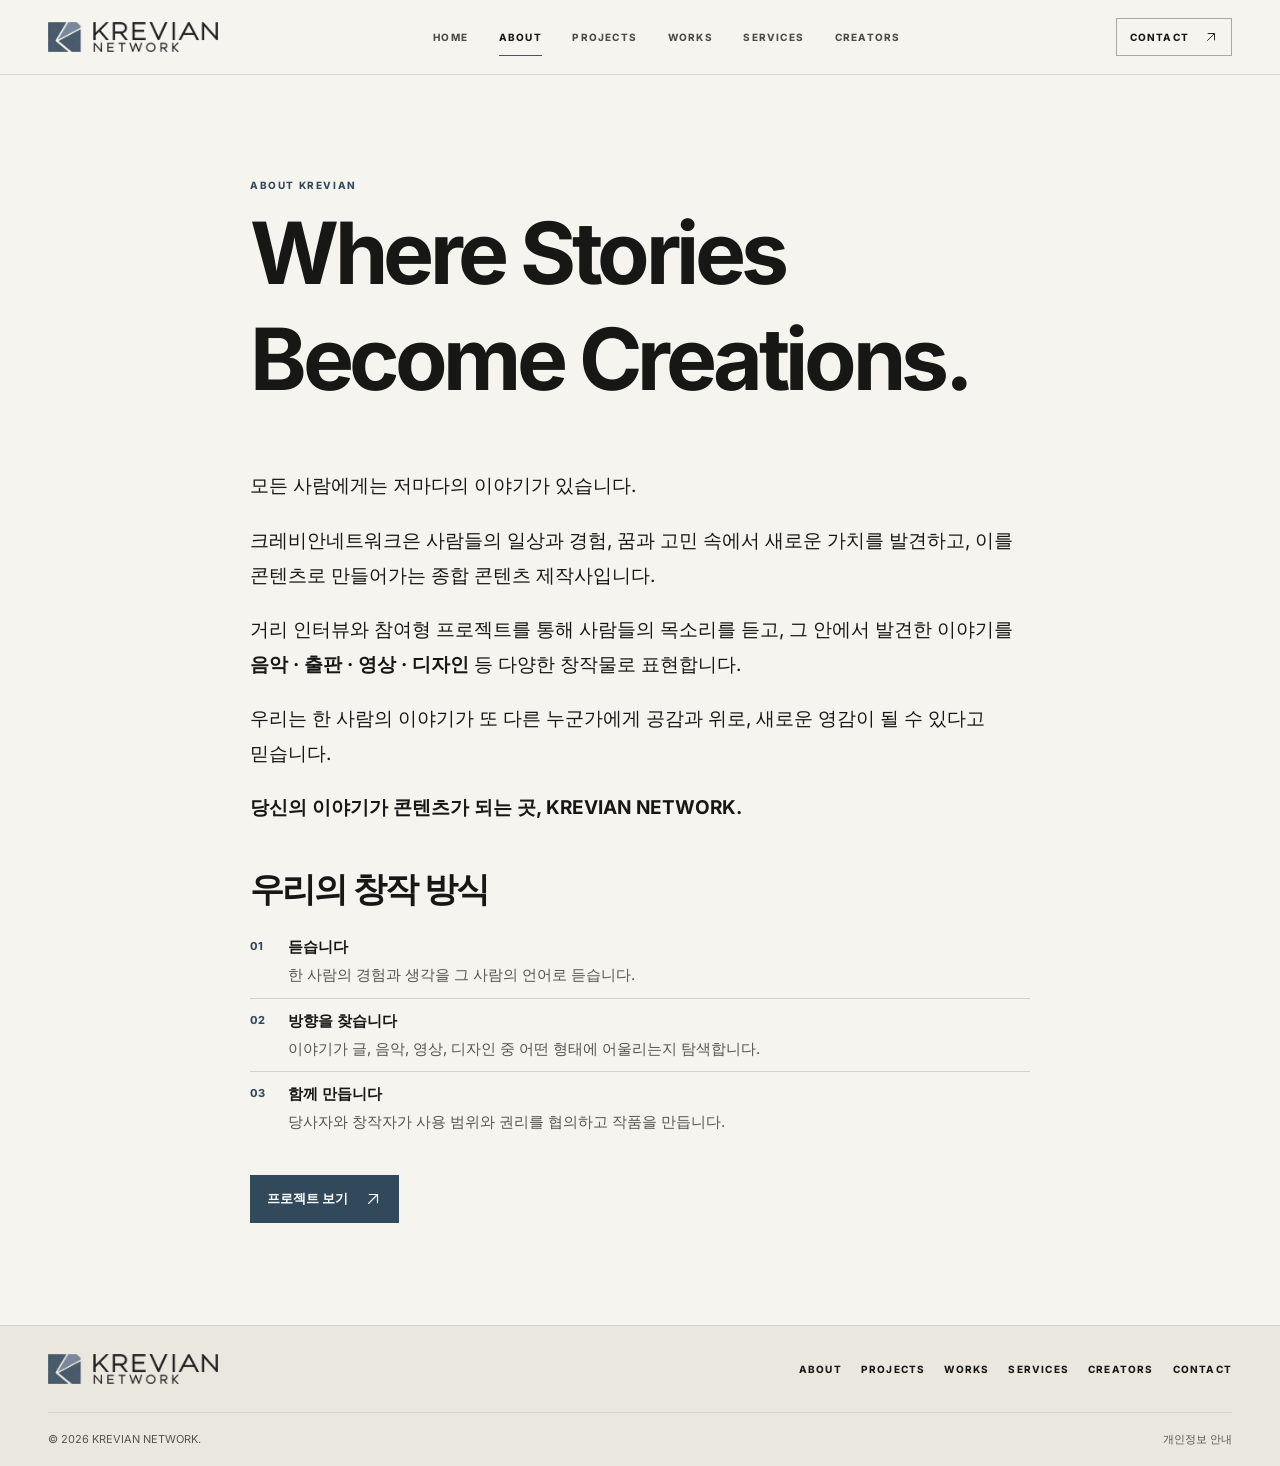
==== commit ae748ae4: "Rename brand to KREVIAN NETWORK and update logo across website" ====
--- a/about/index.html
+++ b/about/index.html
@@ -1 +1 @@
-<!DOCTYPE html><html lang="ko"><head><meta charSet="utf-8"/><meta name="viewport" content="width=device-width, initial-scale=1"/><link rel="stylesheet" href="../_next/static/css/a073b0831d847d06.css" data-precedence="next"/><meta name="description" content="실제 이야기를 음악, 출판, 영상, 디자인으로 만드는 크레비안 프로덕션."/><link rel="canonical" href="https://horin-lee.github.io/krevian-production/about"/><meta property="og:title" content="KREVIAN PRODUCTION"/><meta property="og:description" content="Where Stories Become Creations."/><meta property="og:site_name" content="KREVIAN PRODUCTION"/><meta property="og:locale" content="ko_KR"/><meta property="og:image" content="https://horin-lee.github.io/krevian-production/images/underpass.webp"/><meta property="og:image:width" content="1536"/><meta property="og:image:height" content="1024"/><meta property="og:type" content="website"/><meta name="twitter:card" content="summary_large_image"/><meta name="twitter:title" content="KREVIAN PRODUCTION"/><meta name="twitter:description" content="Where Stories Become Creations."/><meta name="twitter:image" content="https://horin-lee.github.io/krevian-production/images/underpass.webp"/><meta name="twitter:image:width" content="1536"/><meta name="twitter:image:height" content="1024"/><link rel="icon" href="../icon.png?07f0030065e5c765" type="image/png"/><title>크레비안 소개 | KREVIAN PRODUCTION</title></head><body><div hidden=""><!--$--><!--/$--></div><a class="skip" href="#main">본문으로 건너뛰기</a><header class="header"><div class="head-inner"><a class="wordmark" aria-label="KREVIAN PRODUCTION 홈" href="../"><img alt="" loading="lazy" width="780" height="137" decoding="async" data-nimg="1" style="color:transparent" src="../images/krevian-logo.webp"/></a><nav class="desktop-nav" aria-label="주 메뉴"><a href="../">HOME</a><a aria-current="page" href="./">ABOUT</a><a href="../projects/">PROJECTS</a><a href="../works/">WORKS</a><a href="../services/">SERVICES</a><a href="../creators/">CREATORS</a></nav><a class="top-contact desktop-contact" href="../contact/">CONTACT <svg width="14" height="14" viewBox="0 0 24 24" fill="none" stroke="currentColor" stroke-width="1.55" stroke-linecap="round" stroke-linejoin="round" aria-hidden="true"><path d="M6 18 18 6M7 6h11v11"></path></svg></a><details class="mobile-nav"><summary aria-label="메뉴 열기"><span></span><span></span></summary><nav aria-label="모바일 주 메뉴"><a href="../">HOME</a><a aria-current="page" href="./">ABOUT</a><a href="../projects/">PROJECTS</a><a href="../works/">WORKS</a><a href="../services/">SERVICES</a><a href="../creators/">CREATORS</a><a href="../contact/">CONTACT</a></nav></details></div></header><main id="main"><div class="wrap section narrow"><div class="page-intro"><p class="eyebrow">ABOUT KREVIAN</p><h1>Where Stories Become Creations.</h1></div><div class="prose about-story"><p>모든 사람에게는 저마다의 이야기가 있습니다.</p><p>크레비안 프로덕션은 사람들의 일상과 경험, 꿈과 고민 속에서 새로운 가치를 발견하고, 이를 콘텐츠로 만들어가는 종합 콘텐츠 제작사입니다.</p><p>거리 인터뷰와 참여형 프로젝트를 통해 사람들의 목소리를 듣고, 그 안에서 발견한 이야기를 <strong>음악 · 출판 · 영상 · 디자인</strong> 등 다양한 창작물로 표현합니다.</p><p>우리는 한 사람의 이야기가 또 다른 누군가에게 공감과 위로, 새로운 영감이 될 수 있다고 믿습니다.</p><p><strong>당신의 이야기가 콘텐츠가 되는 곳, KREVIAN PRODUCTION.</strong></p><h2>우리의 창작 방식</h2><ol class="process"><li><strong>듣습니다</strong><p>한 사람의 경험과 생각을 그 사람의 언어로 듣습니다.</p></li><li><strong>방향을 찾습니다</strong><p>이야기가 글, 음악, 영상, 디자인 중 어떤 형태에 어울리는지 탐색합니다.</p></li><li><strong>함께 만듭니다</strong><p>당사자와 창작자가 사용 범위와 권리를 협의하고 작품을 만듭니다.</p></li></ol><a class="button " href="../projects/">프로젝트 보기<svg width="18" height="18" viewBox="0 0 24 24" fill="none" stroke="currentColor" stroke-width="1.55" stroke-linecap="round" stroke-linejoin="round" aria-hidden="true"><path d="M6 18 18 6M7 6h11v11"></path></svg></a></div></div></main><footer class="footer"><div class="wrap footer-main"><a class="wordmark" aria-label="KREVIAN PRODUCTION 홈" href="../"><img alt="" loading="lazy" width="780" height="137" decoding="async" data-nimg="1" style="color:transparent" src="../images/krevian-logo.webp"/></a><nav aria-label="하단 메뉴"><a href="./">ABOUT</a><a href="../projects/">PROJECTS</a><a href="../works/">WORKS</a><a href="../services/">SERVICES</a><a href="../creators/">CREATORS</a><a href="../contact/">CONTACT</a></nav></div><div class="wrap footer-base"><span>© <!-- -->2026<!-- --> KREVIAN PRODUCTION.</span><a href="../privacy/">개인정보 안내</a></div></footer><!--$--><!--/$--></body></html>+<!DOCTYPE html><html lang="ko"><head><meta charSet="utf-8"/><meta name="viewport" content="width=device-width, initial-scale=1"/><link rel="stylesheet" href="../_next/static/css/a073b0831d847d06.css" data-precedence="next"/><meta name="description" content="크레비안네트워크은 사람들의 일상과 경험, 꿈과 고민 속에서 새로운 가치를 발견하고, 이를 콘텐츠로 만들어가는 종합 콘텐츠 제작사입니다."/><link rel="canonical" href="https://krevian-pd.art/about"/><meta property="og:title" content="KREVIAN NETWORK"/><meta property="og:description" content="크레비안네트워크은 사람들의 일상과 경험, 꿈과 고민 속에서 새로운 가치를 발견하고, 이를 콘텐츠로 만들어가는 종합 콘텐츠 제작사입니다."/><meta property="og:site_name" content="KREVIAN NETWORK"/><meta property="og:locale" content="ko_KR"/><meta property="og:image" content="https://krevian-pd.art/images/underpass.webp"/><meta property="og:image:width" content="1536"/><meta property="og:image:height" content="1024"/><meta property="og:type" content="website"/><meta name="twitter:card" content="summary_large_image"/><meta name="twitter:title" content="KREVIAN NETWORK"/><meta name="twitter:description" content="크레비안네트워크은 사람들의 일상과 경험, 꿈과 고민 속에서 새로운 가치를 발견하고, 이를 콘텐츠로 만들어가는 종합 콘텐츠 제작사입니다."/><meta name="twitter:image" content="https://krevian-pd.art/images/underpass.webp"/><meta name="twitter:image:width" content="1536"/><meta name="twitter:image:height" content="1024"/><link rel="icon" href="../icon.png?07f0030065e5c765" type="image/png"/><title>크레비안 소개 | KREVIAN NETWORK</title></head><body><div hidden=""><!--$--><!--/$--></div><a class="skip" href="#main">본문으로 건너뛰기</a><header class="header"><div class="head-inner"><a class="wordmark" aria-label="KREVIAN NETWORK 홈" href="../"><img alt="" loading="lazy" width="1560" height="277" decoding="async" data-nimg="1" style="color:transparent" src="../images/krevian-network-logo.webp"/></a><nav class="desktop-nav" aria-label="주 메뉴"><a href="../">HOME</a><a aria-current="page" href="./">ABOUT</a><a href="../projects/">PROJECTS</a><a href="../works/">WORKS</a><a href="../services/">SERVICES</a><a href="../creators/">CREATORS</a></nav><a class="top-contact desktop-contact" href="../contact/">CONTACT <svg width="14" height="14" viewBox="0 0 24 24" fill="none" stroke="currentColor" stroke-width="1.55" stroke-linecap="round" stroke-linejoin="round" aria-hidden="true"><path d="M6 18 18 6M7 6h11v11"></path></svg></a><details class="mobile-nav"><summary aria-label="메뉴 열기"><span></span><span></span></summary><nav aria-label="모바일 주 메뉴"><a href="../">HOME</a><a aria-current="page" href="./">ABOUT</a><a href="../projects/">PROJECTS</a><a href="../works/">WORKS</a><a href="../services/">SERVICES</a><a href="../creators/">CREATORS</a><a href="../contact/">CONTACT</a></nav></details></div></header><main id="main"><div class="wrap section narrow"><div class="page-intro"><p class="eyebrow">ABOUT KREVIAN</p><h1>Where Stories Become Creations.</h1></div><div class="prose about-story"><p>모든 사람에게는 저마다의 이야기가 있습니다.</p><p>크레비안네트워크은 사람들의 일상과 경험, 꿈과 고민 속에서 새로운 가치를 발견하고, 이를 콘텐츠로 만들어가는 종합 콘텐츠 제작사입니다.</p><p>거리 인터뷰와 참여형 프로젝트를 통해 사람들의 목소리를 듣고, 그 안에서 발견한 이야기를 <strong>음악 · 출판 · 영상 · 디자인</strong> 등 다양한 창작물로 표현합니다.</p><p>우리는 한 사람의 이야기가 또 다른 누군가에게 공감과 위로, 새로운 영감이 될 수 있다고 믿습니다.</p><p><strong>당신의 이야기가 콘텐츠가 되는 곳, KREVIAN NETWORK.</strong></p><h2>우리의 창작 방식</h2><ol class="process"><li><strong>듣습니다</strong><p>한 사람의 경험과 생각을 그 사람의 언어로 듣습니다.</p></li><li><strong>방향을 찾습니다</strong><p>이야기가 글, 음악, 영상, 디자인 중 어떤 형태에 어울리는지 탐색합니다.</p></li><li><strong>함께 만듭니다</strong><p>당사자와 창작자가 사용 범위와 권리를 협의하고 작품을 만듭니다.</p></li></ol><a class="button " href="../projects/">프로젝트 보기<svg width="18" height="18" viewBox="0 0 24 24" fill="none" stroke="currentColor" stroke-width="1.55" stroke-linecap="round" stroke-linejoin="round" aria-hidden="true"><path d="M6 18 18 6M7 6h11v11"></path></svg></a></div></div></main><footer class="footer"><div class="wrap footer-main"><a class="wordmark" aria-label="KREVIAN NETWORK 홈" href="../"><img alt="" loading="lazy" width="1560" height="277" decoding="async" data-nimg="1" style="color:transparent" src="../images/krevian-network-logo.webp"/></a><nav aria-label="하단 메뉴"><a href="./">ABOUT</a><a href="../projects/">PROJECTS</a><a href="../works/">WORKS</a><a href="../services/">SERVICES</a><a href="../creators/">CREATORS</a><a href="../contact/">CONTACT</a></nav></div><div class="wrap footer-base"><span>© <!-- -->2026<!-- --> KREVIAN NETWORK.</span><a href="../privacy/">개인정보 안내</a></div></footer><!--$--><!--/$--></body></html>
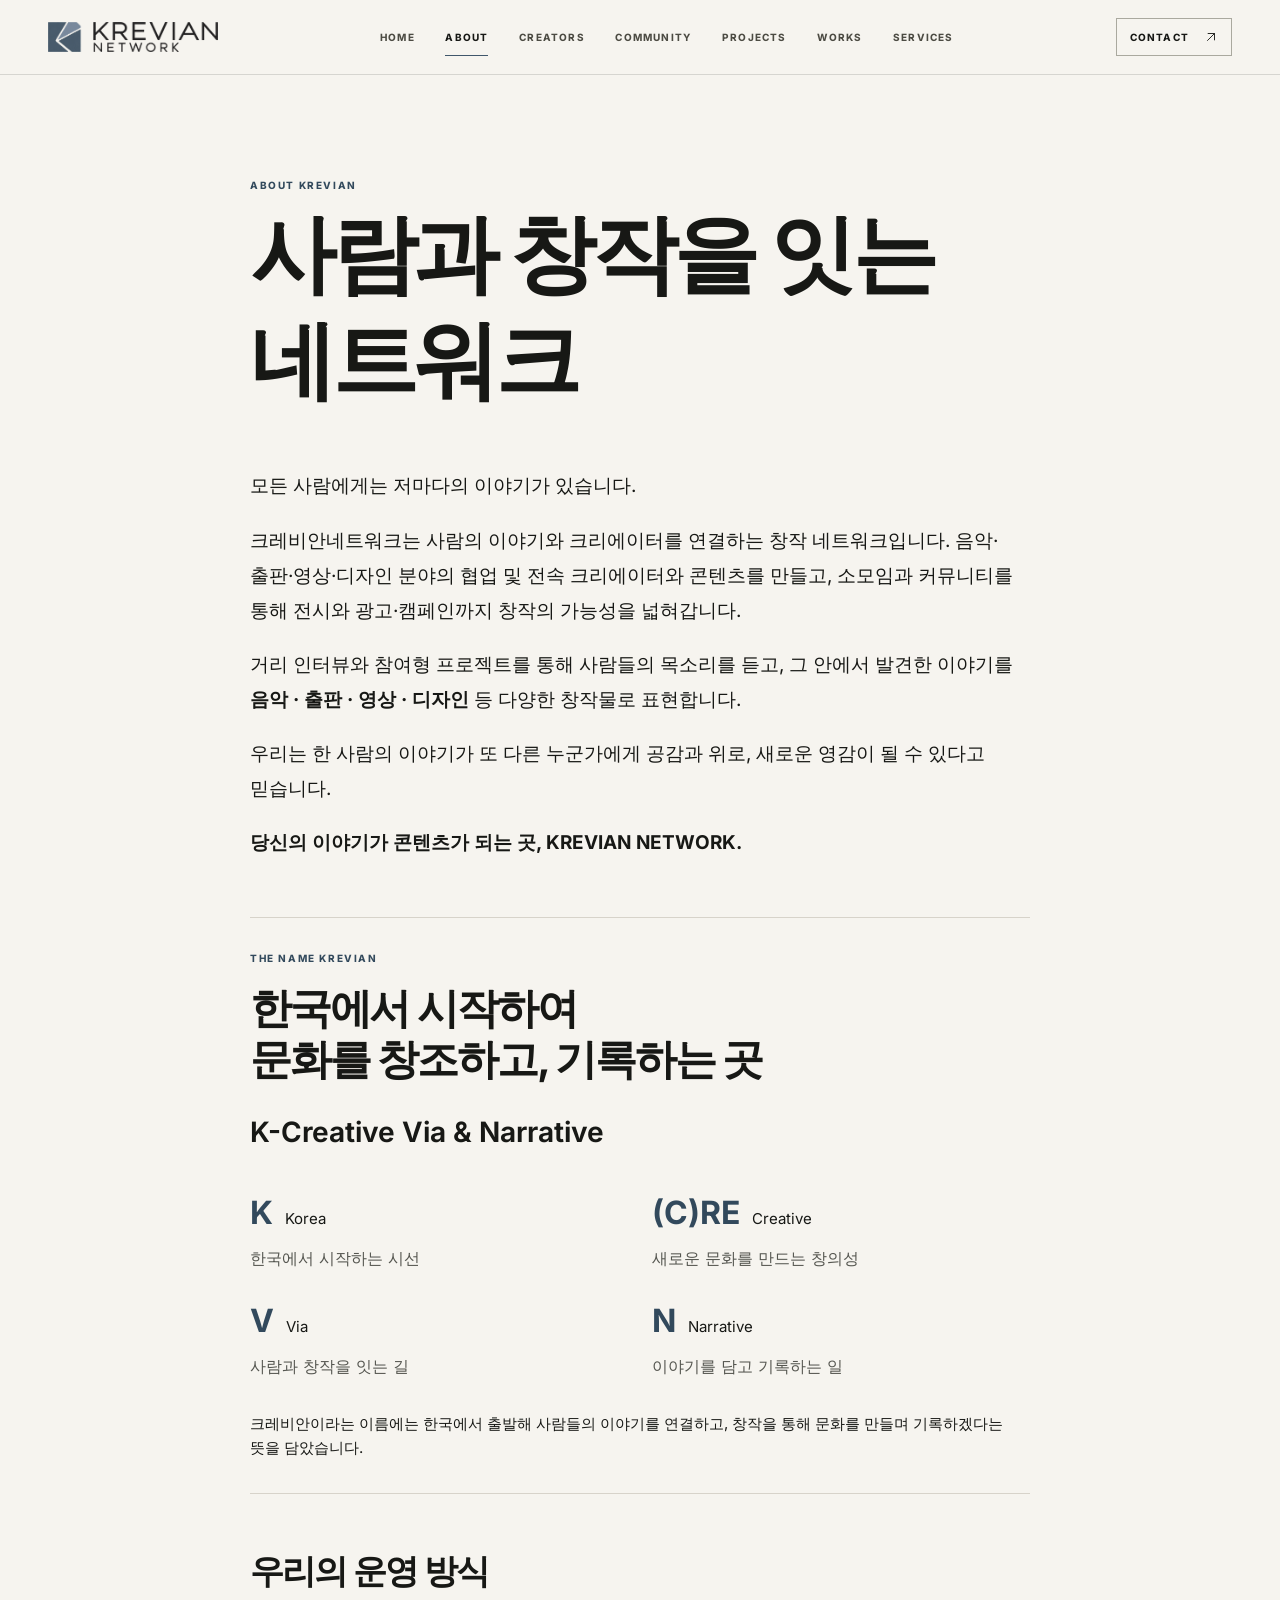
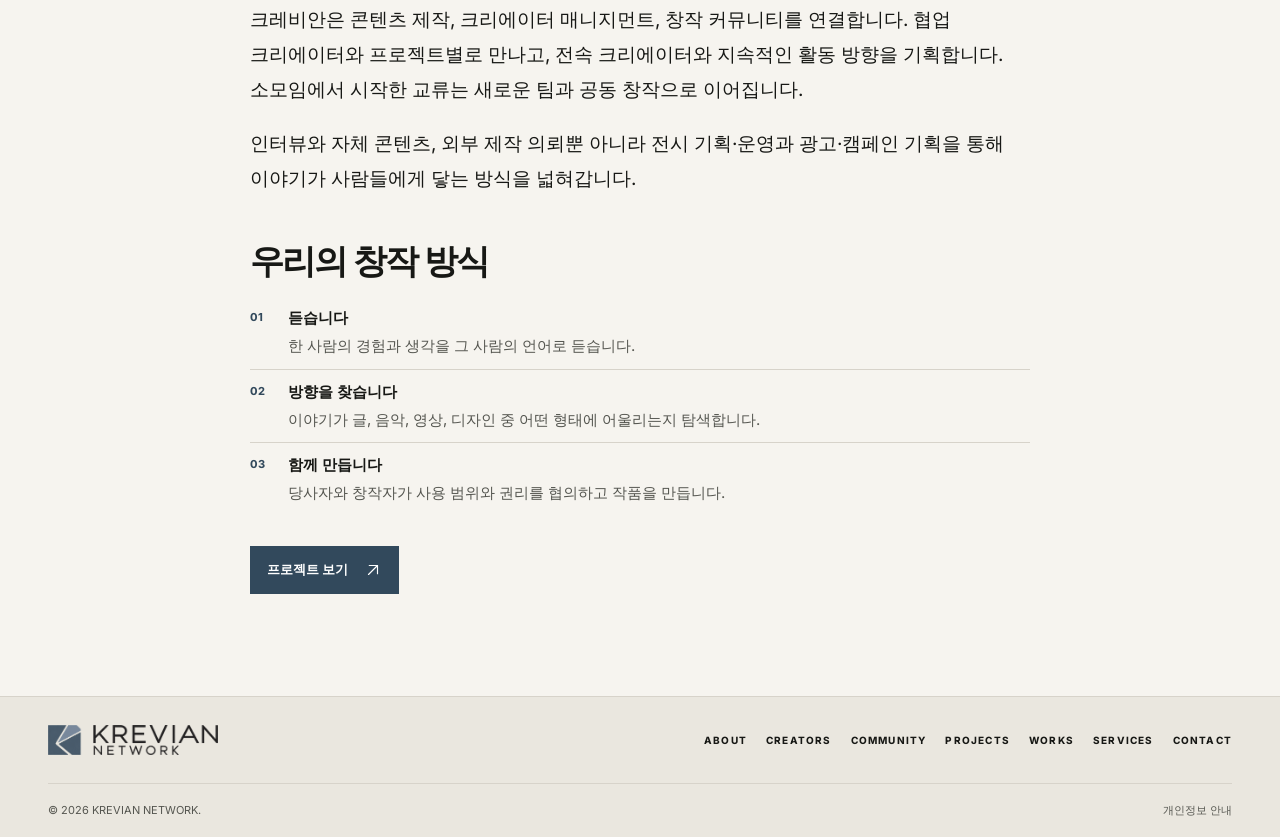
==== commit 2a1c575f: "Introduce creator network, community, brand meaning, exhibition and campaign services" ====
--- a/about/index.html
+++ b/about/index.html
@@ -1 +1 @@
-<!DOCTYPE html><html lang="ko"><head><meta charSet="utf-8"/><meta name="viewport" content="width=device-width, initial-scale=1"/><link rel="stylesheet" href="../_next/static/css/a073b0831d847d06.css" data-precedence="next"/><meta name="description" content="크레비안네트워크은 사람들의 일상과 경험, 꿈과 고민 속에서 새로운 가치를 발견하고, 이를 콘텐츠로 만들어가는 종합 콘텐츠 제작사입니다."/><link rel="canonical" href="https://krevian-pd.art/about"/><meta property="og:title" content="KREVIAN NETWORK"/><meta property="og:description" content="크레비안네트워크은 사람들의 일상과 경험, 꿈과 고민 속에서 새로운 가치를 발견하고, 이를 콘텐츠로 만들어가는 종합 콘텐츠 제작사입니다."/><meta property="og:site_name" content="KREVIAN NETWORK"/><meta property="og:locale" content="ko_KR"/><meta property="og:image" content="https://krevian-pd.art/images/underpass.webp"/><meta property="og:image:width" content="1536"/><meta property="og:image:height" content="1024"/><meta property="og:type" content="website"/><meta name="twitter:card" content="summary_large_image"/><meta name="twitter:title" content="KREVIAN NETWORK"/><meta name="twitter:description" content="크레비안네트워크은 사람들의 일상과 경험, 꿈과 고민 속에서 새로운 가치를 발견하고, 이를 콘텐츠로 만들어가는 종합 콘텐츠 제작사입니다."/><meta name="twitter:image" content="https://krevian-pd.art/images/underpass.webp"/><meta name="twitter:image:width" content="1536"/><meta name="twitter:image:height" content="1024"/><link rel="icon" href="../icon.png?07f0030065e5c765" type="image/png"/><title>크레비안 소개 | KREVIAN NETWORK</title></head><body><div hidden=""><!--$--><!--/$--></div><a class="skip" href="#main">본문으로 건너뛰기</a><header class="header"><div class="head-inner"><a class="wordmark" aria-label="KREVIAN NETWORK 홈" href="../"><img alt="" loading="lazy" width="1560" height="277" decoding="async" data-nimg="1" style="color:transparent" src="../images/krevian-network-logo.webp"/></a><nav class="desktop-nav" aria-label="주 메뉴"><a href="../">HOME</a><a aria-current="page" href="./">ABOUT</a><a href="../projects/">PROJECTS</a><a href="../works/">WORKS</a><a href="../services/">SERVICES</a><a href="../creators/">CREATORS</a></nav><a class="top-contact desktop-contact" href="../contact/">CONTACT <svg width="14" height="14" viewBox="0 0 24 24" fill="none" stroke="currentColor" stroke-width="1.55" stroke-linecap="round" stroke-linejoin="round" aria-hidden="true"><path d="M6 18 18 6M7 6h11v11"></path></svg></a><details class="mobile-nav"><summary aria-label="메뉴 열기"><span></span><span></span></summary><nav aria-label="모바일 주 메뉴"><a href="../">HOME</a><a aria-current="page" href="./">ABOUT</a><a href="../projects/">PROJECTS</a><a href="../works/">WORKS</a><a href="../services/">SERVICES</a><a href="../creators/">CREATORS</a><a href="../contact/">CONTACT</a></nav></details></div></header><main id="main"><div class="wrap section narrow"><div class="page-intro"><p class="eyebrow">ABOUT KREVIAN</p><h1>Where Stories Become Creations.</h1></div><div class="prose about-story"><p>모든 사람에게는 저마다의 이야기가 있습니다.</p><p>크레비안네트워크은 사람들의 일상과 경험, 꿈과 고민 속에서 새로운 가치를 발견하고, 이를 콘텐츠로 만들어가는 종합 콘텐츠 제작사입니다.</p><p>거리 인터뷰와 참여형 프로젝트를 통해 사람들의 목소리를 듣고, 그 안에서 발견한 이야기를 <strong>음악 · 출판 · 영상 · 디자인</strong> 등 다양한 창작물로 표현합니다.</p><p>우리는 한 사람의 이야기가 또 다른 누군가에게 공감과 위로, 새로운 영감이 될 수 있다고 믿습니다.</p><p><strong>당신의 이야기가 콘텐츠가 되는 곳, KREVIAN NETWORK.</strong></p><h2>우리의 창작 방식</h2><ol class="process"><li><strong>듣습니다</strong><p>한 사람의 경험과 생각을 그 사람의 언어로 듣습니다.</p></li><li><strong>방향을 찾습니다</strong><p>이야기가 글, 음악, 영상, 디자인 중 어떤 형태에 어울리는지 탐색합니다.</p></li><li><strong>함께 만듭니다</strong><p>당사자와 창작자가 사용 범위와 권리를 협의하고 작품을 만듭니다.</p></li></ol><a class="button " href="../projects/">프로젝트 보기<svg width="18" height="18" viewBox="0 0 24 24" fill="none" stroke="currentColor" stroke-width="1.55" stroke-linecap="round" stroke-linejoin="round" aria-hidden="true"><path d="M6 18 18 6M7 6h11v11"></path></svg></a></div></div></main><footer class="footer"><div class="wrap footer-main"><a class="wordmark" aria-label="KREVIAN NETWORK 홈" href="../"><img alt="" loading="lazy" width="1560" height="277" decoding="async" data-nimg="1" style="color:transparent" src="../images/krevian-network-logo.webp"/></a><nav aria-label="하단 메뉴"><a href="./">ABOUT</a><a href="../projects/">PROJECTS</a><a href="../works/">WORKS</a><a href="../services/">SERVICES</a><a href="../creators/">CREATORS</a><a href="../contact/">CONTACT</a></nav></div><div class="wrap footer-base"><span>© <!-- -->2026<!-- --> KREVIAN NETWORK.</span><a href="../privacy/">개인정보 안내</a></div></footer><!--$--><!--/$--></body></html>+<!DOCTYPE html><html lang="ko"><head><meta charSet="utf-8"/><meta name="viewport" content="width=device-width, initial-scale=1"/><link rel="stylesheet" href="../_next/static/css/7e80d89cfe43979f.css" data-precedence="next"/><meta name="description" content="크레비안네트워크는 사람의 이야기와 크리에이터를 연결하는 창작 네트워크입니다. 음악·출판·영상·디자인 분야의 협업 및 전속 크리에이터와 콘텐츠를 만들고, 소모임과 커뮤니티를 통해 전시와 광고·캠페인까지 창작의 가능성을 넓혀갑니다."/><link rel="canonical" href="https://krevian-pd.art/about"/><meta name="google-site-verification" content="pJuSFLHGsSRSgvp0l23GIhP0J8r2oN1fy8HzkA71kTw"/><meta name="naver-site-verification" content="f6e91b881ddd0055997c91430da2728e52274e86"/><meta property="og:title" content="크레비안네트워크 | KREVIAN NETWORK"/><meta property="og:description" content="크레비안네트워크는 사람의 이야기와 크리에이터를 연결하는 창작 네트워크입니다. 음악·출판·영상·디자인 분야의 협업 및 전속 크리에이터와 콘텐츠를 만들고, 소모임과 커뮤니티를 통해 전시와 광고·캠페인까지 창작의 가능성을 넓혀갑니다."/><meta property="og:site_name" content="크레비안네트워크"/><meta property="og:locale" content="ko_KR"/><meta property="og:image" content="https://krevian-pd.art/images/underpass.webp"/><meta property="og:image:width" content="1536"/><meta property="og:image:height" content="1024"/><meta property="og:type" content="website"/><meta name="twitter:card" content="summary_large_image"/><meta name="twitter:title" content="크레비안네트워크 | KREVIAN NETWORK"/><meta name="twitter:description" content="크레비안네트워크는 사람의 이야기와 크리에이터를 연결하는 창작 네트워크입니다. 음악·출판·영상·디자인 분야의 협업 및 전속 크리에이터와 콘텐츠를 만들고, 소모임과 커뮤니티를 통해 전시와 광고·캠페인까지 창작의 가능성을 넓혀갑니다."/><meta name="twitter:image" content="https://krevian-pd.art/images/underpass.webp"/><meta name="twitter:image:width" content="1536"/><meta name="twitter:image:height" content="1024"/><link rel="icon" href="../icon.png?07f0030065e5c765" type="image/png"/><title>크레비안 소개 | KREVIAN NETWORK</title></head><body><div hidden=""><!--$--><!--/$--></div><a class="skip" href="#main">본문으로 건너뛰기</a><header class="header"><div class="head-inner"><a class="wordmark" aria-label="KREVIAN NETWORK 홈" href="../"><img alt="" loading="lazy" width="1560" height="277" decoding="async" data-nimg="1" style="color:transparent" src="../images/krevian-network-logo.webp"/></a><nav class="desktop-nav" aria-label="주 메뉴"><a href="../">HOME</a><a aria-current="page" href="./">ABOUT</a><a href="../creators/">CREATORS</a><a href="../community/">COMMUNITY</a><a href="../projects/">PROJECTS</a><a href="../works/">WORKS</a><a href="../services/">SERVICES</a></nav><a class="top-contact desktop-contact" href="../contact/">CONTACT <svg width="14" height="14" viewBox="0 0 24 24" fill="none" stroke="currentColor" stroke-width="1.55" stroke-linecap="round" stroke-linejoin="round" aria-hidden="true"><path d="M6 18 18 6M7 6h11v11"></path></svg></a><details class="mobile-nav"><summary aria-label="메뉴 열기"><span></span><span></span></summary><nav aria-label="모바일 주 메뉴"><a href="../">HOME</a><a aria-current="page" href="./">ABOUT</a><a href="../creators/">CREATORS</a><a href="../community/">COMMUNITY</a><a href="../projects/">PROJECTS</a><a href="../works/">WORKS</a><a href="../services/">SERVICES</a><a href="../contact/">CONTACT</a></nav></details></div></header><main id="main"><div class="wrap section narrow"><div class="page-intro"><p class="eyebrow">ABOUT KREVIAN</p><h1>사람과 창작을 잇는 네트워크</h1></div><div class="prose about-story"><p>모든 사람에게는 저마다의 이야기가 있습니다.</p><p>크레비안네트워크는 사람의 이야기와 크리에이터를 연결하는 창작 네트워크입니다. 음악·출판·영상·디자인 분야의 협업 및 전속 크리에이터와 콘텐츠를 만들고, 소모임과 커뮤니티를 통해 전시와 광고·캠페인까지 창작의 가능성을 넓혀갑니다.</p><p>거리 인터뷰와 참여형 프로젝트를 통해 사람들의 목소리를 듣고, 그 안에서 발견한 이야기를 <strong>음악 · 출판 · 영상 · 디자인</strong> 등 다양한 창작물로 표현합니다.</p><p>우리는 한 사람의 이야기가 또 다른 누군가에게 공감과 위로, 새로운 영감이 될 수 있다고 믿습니다.</p><p><strong>당신의 이야기가 콘텐츠가 되는 곳, KREVIAN NETWORK.</strong></p><section class="brand-meaning" aria-labelledby="brand-meaning-title"><p class="eyebrow">THE NAME KREVIAN</p><h2 id="brand-meaning-title">한국에서 시작하여<br/>문화를 창조하고, 기록하는 곳</h2><p class="brand-expression" lang="en">K-Creative Via &amp; Narrative</p><dl class="meaning-grid"><div><dt><strong>K</strong><span lang="en">Korea</span></dt><dd>한국에서 시작하는 시선</dd></div><div><dt><strong>(C)RE</strong><span lang="en">Creative</span></dt><dd>새로운 문화를 만드는 창의성</dd></div><div><dt><strong>V</strong><span lang="en">Via</span></dt><dd>사람과 창작을 잇는 길</dd></div><div><dt><strong>N</strong><span lang="en">Narrative</span></dt><dd>이야기를 담고 기록하는 일</dd></div></dl><p>크레비안이라는 이름에는 한국에서 출발해 사람들의 이야기를 연결하고, 창작을 통해 문화를 만들며 기록하겠다는 뜻을 담았습니다.</p></section><h2>우리의 운영 방식</h2><p>크레비안은 콘텐츠 제작, 크리에이터 매니지먼트, 창작 커뮤니티를 연결합니다. 협업 크리에이터와 프로젝트별로 만나고, 전속 크리에이터와 지속적인 활동 방향을 기획합니다. 소모임에서 시작한 교류는 새로운 팀과 공동 창작으로 이어집니다.</p><p>인터뷰와 자체 콘텐츠, 외부 제작 의뢰뿐 아니라 전시 기획·운영과 광고·캠페인 기획을 통해 이야기가 사람들에게 닿는 방식을 넓혀갑니다.</p><h2>우리의 창작 방식</h2><ol class="process"><li><strong>듣습니다</strong><p>한 사람의 경험과 생각을 그 사람의 언어로 듣습니다.</p></li><li><strong>방향을 찾습니다</strong><p>이야기가 글, 음악, 영상, 디자인 중 어떤 형태에 어울리는지 탐색합니다.</p></li><li><strong>함께 만듭니다</strong><p>당사자와 창작자가 사용 범위와 권리를 협의하고 작품을 만듭니다.</p></li></ol><a class="button " href="../projects/">프로젝트 보기<svg width="18" height="18" viewBox="0 0 24 24" fill="none" stroke="currentColor" stroke-width="1.55" stroke-linecap="round" stroke-linejoin="round" aria-hidden="true"><path d="M6 18 18 6M7 6h11v11"></path></svg></a></div></div></main><footer class="footer"><div class="wrap footer-main"><a class="wordmark" aria-label="KREVIAN NETWORK 홈" href="../"><img alt="" loading="lazy" width="1560" height="277" decoding="async" data-nimg="1" style="color:transparent" src="../images/krevian-network-logo.webp"/></a><nav aria-label="하단 메뉴"><a href="./">ABOUT</a><a href="../creators/">CREATORS</a><a href="../community/">COMMUNITY</a><a href="../projects/">PROJECTS</a><a href="../works/">WORKS</a><a href="../services/">SERVICES</a><a href="../contact/">CONTACT</a></nav></div><div class="wrap footer-base"><span>© <!-- -->2026<!-- --> KREVIAN NETWORK.</span><a href="../privacy/">개인정보 안내</a></div></footer><!--$--><!--/$--></body></html>
--- a/_next/static/css/7e80d89cfe43979f.css
+++ b/_next/static/css/7e80d89cfe43979f.css
@@ -0,0 +1 @@
+@font-face{font-family:Inter Variable;font-style:normal;font-display:swap;font-weight:100 900;src:url(/_next/static/media/inter-cyrillic-ext-wght-normal.460bdf14.woff2) format("woff2-variations");unicode-range:u+0460-052f,u+1c80-1c8a,u+20b4,u+2de0-2dff,u+a640-a69f,u+fe2e-fe2f}@font-face{font-family:Inter Variable;font-style:normal;font-display:swap;font-weight:100 900;src:url(/_next/static/media/inter-cyrillic-wght-normal.491cbc05.woff2) format("woff2-variations");unicode-range:u+0301,u+0400-045f,u+0490-0491,u+04b0-04b1,u+2116}@font-face{font-family:Inter Variable;font-style:normal;font-display:swap;font-weight:100 900;src:url(/_next/static/media/inter-greek-ext-wght-normal.23aae568.woff2) format("woff2-variations");unicode-range:u+1f??}@font-face{font-family:Inter Variable;font-style:normal;font-display:swap;font-weight:100 900;src:url(/_next/static/media/inter-greek-wght-normal.4449bf7a.woff2) format("woff2-variations");unicode-range:u+0370-0377,u+037a-037f,u+0384-038a,u+038c,u+038e-03a1,u+03a3-03ff}@font-face{font-family:Inter Variable;font-style:normal;font-display:swap;font-weight:100 900;src:url(/_next/static/media/inter-vietnamese-wght-normal.113a630f.woff2) format("woff2-variations");unicode-range:u+0102-0103,u+0110-0111,u+0128-0129,u+0168-0169,u+01a0-01a1,u+01af-01b0,u+0300-0301,u+0303-0304,u+0308-0309,u+0323,u+0329,u+1ea0-1ef9,u+20ab}@font-face{font-family:Inter Variable;font-style:normal;font-display:swap;font-weight:100 900;src:url(/_next/static/media/inter-latin-ext-wght-normal.3835a68e.woff2) format("woff2-variations");unicode-range:u+0100-02ba,u+02bd-02c5,u+02c7-02cc,u+02ce-02d7,u+02dd-02ff,u+0304,u+0308,u+0329,u+1d00-1dbf,u+1e00-1e9f,u+1ef2-1eff,u+2020,u+20a0-20ab,u+20ad-20c0,u+2113,u+2c60-2c7f,u+a720-a7ff}@font-face{font-family:Inter Variable;font-style:normal;font-display:swap;font-weight:100 900;src:url(/_next/static/media/inter-latin-wght-normal.6c596dfc.woff2) format("woff2-variations");unicode-range:u+00??,u+0131,u+0152-0153,u+02bb-02bc,u+02c6,u+02da,u+02dc,u+0304,u+0308,u+0329,u+2000-206f,u+20ac,u+2122,u+2191,u+2193,u+2212,u+2215,u+feff,u+fffd}@font-face{font-family:Barlow Condensed;font-style:normal;font-display:swap;font-weight:700;src:url(/_next/static/media/barlow-condensed-vietnamese-700-normal.b5cf89c0.woff2) format("woff2"),url(/_next/static/media/barlow-condensed-vietnamese-700-normal.c7b344a0.woff) format("woff");unicode-range:u+0102-0103,u+0110-0111,u+0128-0129,u+0168-0169,u+01a0-01a1,u+01af-01b0,u+0300-0301,u+0303-0304,u+0308-0309,u+0323,u+0329,u+1ea0-1ef9,u+20ab}@font-face{font-family:Barlow Condensed;font-style:normal;font-display:swap;font-weight:700;src:url(/_next/static/media/barlow-condensed-latin-ext-700-normal.e84925df.woff2) format("woff2"),url(/_next/static/media/barlow-condensed-latin-ext-700-normal.73a79c9e.woff) format("woff");unicode-range:u+0100-02ba,u+02bd-02c5,u+02c7-02cc,u+02ce-02d7,u+02dd-02ff,u+0304,u+0308,u+0329,u+1d00-1dbf,u+1e00-1e9f,u+1ef2-1eff,u+2020,u+20a0-20ab,u+20ad-20c0,u+2113,u+2c60-2c7f,u+a720-a7ff}@font-face{font-family:Barlow Condensed;font-style:normal;font-display:swap;font-weight:700;src:url(/_next/static/media/barlow-condensed-latin-700-normal.e9811009.woff2) format("woff2"),url(/_next/static/media/barlow-condensed-latin-700-normal.f6cc1247.woff) format("woff");unicode-range:u+00??,u+0131,u+0152-0153,u+02bb-02bc,u+02c6,u+02da,u+02dc,u+0304,u+0308,u+0329,u+2000-206f,u+20ac,u+2122,u+2191,u+2193,u+2212,u+2215,u+feff,u+fffd}:root{--paper:#f6f4ef;--white:#fffdf9;--ink:#171815;--muted:#555650;--line:#d7d3ca;--blue:#40576b;--blue-dark:#32495c;--mist:#dfe8ed;--sans:"Inter Variable","Malgun Gothic","Apple SD Gothic Neo",sans-serif;--condensed:"Barlow Condensed","Arial Narrow",sans-serif}*{box-sizing:border-box}html{color-scheme:light;scroll-behavior:smooth}body{margin:0;background:var(--paper);color:var(--ink);font:15px/1.65 var(--sans);word-break:keep-all}a{color:inherit;text-decoration:none}button,input,select,textarea{font:inherit}button,summary{cursor:pointer}img{max-width:100%}h1,h2,h3,p{margin:0}h1,h2,h3{line-height:1.23;letter-spacing:-.052em}h2{font-size:clamp(29px,4vw,49px)}p+p{margin-top:1em}:focus-visible{outline:3px solid #346e99;outline-offset:4px}::selection{background:#c4d5e1;color:var(--ink)}.skip{position:absolute;top:8px;left:8px;z-index:20;transform:translateY(-160%);background:white;padding:.5rem 1rem}.skip:focus{transform:translateY(0)}.head-inner,.wrap{width:min(100% - 96px,1280px);margin-inline:auto}.narrow{max-width:780px}.section{padding-block:clamp(65px,8vw,124px)}.section.compact{padding-block:44px 0}.header{position:relative;z-index:5;background:var(--paper);border-bottom:1px solid rgba(27,27,22,.14)}.head-inner{height:74px;display:flex;justify-content:space-between;align-items:center;gap:18px}.wordmark{display:inline-flex;flex:none;align-items:center}.wordmark img{display:block;width:170px;height:auto}.desktop-nav{display:flex;align-items:center;gap:clamp(17px,2.4vw,41px)}.desktop-nav a,.footer nav a,.mobile-nav nav a,.top-contact{font-size:10px;letter-spacing:.12em;font-weight:750}.desktop-nav a{position:relative;padding:15px 0;color:#4c4b43}.desktop-nav a:hover,.desktop-nav a[aria-current]{color:var(--ink)}.desktop-nav a[aria-current]:after{content:"";position:absolute;bottom:4px;left:0;width:100%;height:1px;background:var(--blue)}.top-contact{display:inline-flex;gap:15px;align-items:center;border:1px solid #aaa99f;padding:10px 13px;transition:background .18s ease}.top-contact:hover,.top-contact[aria-current]{background:var(--mist)}.mobile-nav{display:none}.eyebrow{color:var(--blue-dark);font-size:10px;line-height:1.6;font-weight:760;letter-spacing:.16em}.hero{color:#f9f7f0;background:#1e1b15;isolation:isolate}.hero,.photo{position:relative}.photo{overflow:hidden;background:#b7ad9d}.photo img{object-fit:cover}.hero-shade,.hero>.photo{position:absolute;inset:0;z-index:-1}.hero>.photo img{object-position:center 55%}.hero-shade{background:linear-gradient(90deg,rgba(13,13,10,.83),rgba(15,14,11,.62) 30%,rgba(15,14,11,.19) 67%,rgba(15,14,11,.05)),linear-gradient(0deg,rgba(15,14,11,.75),transparent 24%)}.hero-inner{min-height:clamp(610px,49vw,790px);position:relative;display:flex;flex-direction:column;justify-content:center;padding-block:64px 92px}.hero-copy{margin-top:-9px;animation:appear .55s ease-out both}.hero-kicker{color:#f0ede5;display:flex;align-items:center;gap:12px;margin-bottom:22px;font-size:10px}.hero-kicker span{width:24px;height:1px;background:#a5bac9}.hero h1{font-family:var(--condensed);font-weight:700;font-size:clamp(80px,10.5vw,174px);line-height:.805;letter-spacing:-.028em;margin-left:-.027em}.hero h1 span{color:#9db4c8}.slogan{font-size:clamp(16px,1.65vw,25px);letter-spacing:-.035em;margin-top:32px;font-weight:600}.hero-korean{color:#efeee9;font-size:14px;margin-top:6px}.button-row{display:flex;flex-wrap:wrap;align-items:center;gap:10px}.hero .button-row{margin-top:29px}.button{display:inline-flex;align-items:center;justify-content:space-between;gap:16px;min-height:48px;padding:11px 16px;border:1px solid var(--blue-dark);background:var(--blue-dark);color:white;font-weight:700;font-size:13px;transition:background .2s ease,color .2s ease,border-color .2s ease}.button:hover{background:#263946;border-color:#263946}.hero .button{background:#f4f1e9;border-color:#f4f1e9;color:#161713}.hero .button:hover{background:var(--mist);border-color:var(--mist)}.hero .button.outline{background:rgba(12,13,12,.28);border-color:#bebcb3;color:white}.hero .button.outline:hover{background:rgba(255,255,255,.14)}.button.outline-ink{background:transparent;color:var(--ink);border-color:#a09d91}.button.outline-ink:hover{background:var(--mist)}.button.unavailable{background:#e6e2da;color:#494943;border-color:#d3cec4}.hero-bottom{position:absolute;inset:auto 0 23px;padding-top:15px;border-top:1px solid #ffffff4f;color:#e5e3db}.hero-bottom a{display:inline-flex;align-items:center;gap:9px;font-size:9px;font-weight:650;letter-spacing:.16em}.about-home{display:grid;grid-template-columns:.75fr 1.35fr 1.05fr;align-items:start;gap:clamp(23px,4vw,76px)}.about-home p:not(.eyebrow){color:var(--muted);max-width:390px}.ruled:before{content:"";display:inline-block;vertical-align:middle;width:21px;height:1px;background:var(--blue);margin-right:9px}.about-home .text-link{margin-top:18px}.text-link{display:inline-flex;align-items:center;gap:9px;align-self:flex-start;font-size:13px;font-weight:700;color:var(--blue-dark);border-bottom:1px solid #8898a3;padding-bottom:3px;max-width:100%}.text-link:hover{color:#131a22;border-color:#131a22}.section-heading{display:flex;gap:18px;justify-content:space-between;align-items:end;margin-bottom:32px}.section-heading .text-link{align-self:end;flex:none}.page-intro h1,.section-heading h2{margin-top:8px}.projects-home{background:#ebe8e0;border-block:1px solid var(--line)}.project-card{display:grid;grid-template-columns:1.43fr 1fr;background:var(--white);border:1px solid var(--line)}.project-image{position:relative;min-height:320px;display:block;overflow:hidden}.project-image .photo{position:absolute;inset:0}.project-image img{transition:transform .45s ease-out;object-position:center}.project-image:hover img{transform:scale(1.035)}.image-status{position:absolute;top:17px;left:17px}.status{display:inline-flex;align-items:center;gap:6px;padding:6px 9px;background:#dfdcd5;color:#353630;font-weight:750;font-size:11px;line-height:1.2;white-space:nowrap}.status i{width:6px;height:6px;background:#716d65;border-radius:50%}.status.is-open{background:var(--mist);color:#233c4f}.status.is-open i{background:#456e8a}.project-copy{padding:clamp(24px,4vw,59px);display:flex;flex-direction:column;justify-content:center;align-items:flex-start}.project-copy h3{font-size:clamp(26px,3.5vw,53px);margin:8px 0 12px}.project-copy h3 a:hover{text-decoration:underline;text-decoration-thickness:1px;text-underline-offset:5px}.project-copy p,.project-meta{color:var(--muted)}.project-meta{display:flex;flex-wrap:wrap;gap:10px 18px;border-top:1px solid var(--line);padding-top:12px;margin-top:21px;margin-bottom:18px;width:100%;font-size:12px}.project-meta b{color:var(--ink);margin-left:4px}.project-list{display:grid;gap:28px}.discipline-grid{display:grid;grid-template-columns:repeat(4,1fr);border:1px solid var(--line);background:var(--white)}.discipline-grid article{padding:25px 20px;min-width:0}.discipline-grid article+article{border-left:1px solid var(--line)}.discipline-grid svg{color:var(--blue);margin-bottom:16px}.discipline-grid h3{font-family:var(--condensed);font-size:clamp(22px,3.4vw,43px);letter-spacing:.005em}.discipline-grid p{margin-top:8px;color:var(--muted)}.discipline-grid small{display:block;margin-top:19px;color:var(--blue-dark);font-size:11px}.discipline-grid h3 small{margin:0;font:700 10px/1.6 var(--sans);letter-spacing:.14em}.work-grid{display:grid;grid-template-columns:repeat(auto-fit,minmax(min(100%,300px),1fr));gap:22px}.work-grid article{border:1px solid var(--line);background:var(--white);color:var(--ink)}.work-grid .photo{aspect-ratio:1.65}.work-copy{padding:21px}.work-copy h3{margin-block:6px 10px;font-size:25px}.work-copy .text-link{margin-top:13px}.works-home{color:var(--paper);background:#232624}.works-home .eyebrow,.works-home .text-link{color:#c7d8e5}.works-home p:not(.eyebrow){color:#d3d2c9}.works-home .work-copy p:not(.eyebrow){color:var(--muted)}.works-home .work-copy .eyebrow,.works-home .work-copy .text-link{color:var(--blue-dark)}.home-invitations{display:grid;grid-template-columns:1fr 1fr;gap:16px}.home-invitations article{background:#e8e9e4;padding:clamp(23px,4vw,47px)}.home-invitations article+article{background:#e2e7e9}.home-invitations h2{font-size:clamp(23px,3.1vw,41px);margin:10px 0 25px}.footer{border-top:1px solid var(--line);background:#eae7df}.footer-base,.footer-main{display:flex;flex-wrap:wrap;justify-content:space-between;align-items:center;padding-block:28px;gap:18px}.footer-main nav{display:flex;flex-wrap:wrap;gap:10px 19px}.footer-base{justify-content:flex-start;border-top:1px solid var(--line);padding-block:17px;color:var(--muted);font-size:11px}.footer-base span{margin-right:auto}.footer a:hover{text-decoration:underline;text-underline-offset:4px}.page-intro{margin-bottom:clamp(29px,5vw,56px)}.detail-top h1,.page-intro h1{font-size:clamp(37px,6.7vw,88px)}.lede{max-width:65ch;margin-top:13px;color:var(--muted);font-size:clamp(15px,1.6vw,19px)}.detail-content,.form-shell,.prose{max-width:780px}.about-story>p{font-size:clamp(16px,1.55vw,19px);line-height:1.85}.detail-content h2,.prose h2{font-size:clamp(23px,3vw,34px);margin-bottom:10px}.prose h2{margin-top:43px}.prose .button{margin-top:30px}.back-link{display:inline-flex;padding-bottom:4px;border-bottom:1px solid var(--line);color:var(--blue-dark);font-size:13px;margin-bottom:28px}.detail-top{display:grid;grid-template-columns:1fr 1fr;gap:clamp(23px,4vw,66px);align-items:center}.detail-top h1{margin-top:12px}.detail-top .photo{aspect-ratio:1.43}.detail-top .english-title{font-size:14px;margin-top:13px;color:var(--blue-dark)}.tag-row{display:flex;align-items:center;gap:11px;font-size:13px;margin-block:19px}.detail-content{margin-inline:auto;margin-top:52px}.detail-content>section{padding-block:30px;border-top:1px solid var(--line)}.detail-content>.button-row{padding-top:24px;border-top:1px solid var(--line)}.qr-page{padding-top:37px}.qr-page .detail-top{display:flex;flex-direction:column;align-items:stretch}.qr-page .detail-top .photo{aspect-ratio:2.1}.qr-page h1{font-size:clamp(34px,7vw,59px)}.process{list-style:none;counter-reset:steps;padding:0;margin-bottom:0}.process li{position:relative;counter-increment:steps;padding:10px 0 10px 38px;border-bottom:1px solid var(--line)}.process li:before{content:counter(steps,decimal-leading-zero);position:absolute;left:0;top:12px;color:var(--blue-dark);font-size:11px;font-weight:750}.process li p{margin-top:3px;color:var(--muted)}.process li:last-child{border-bottom:0}.faq details{border-bottom:1px solid var(--line)}.faq summary{display:flex;justify-content:space-between;align-items:center;gap:9px;padding:13px 0;min-height:45px;font-weight:680;list-style:none}.faq summary::-webkit-details-marker{display:none}.faq summary svg{flex:none}.faq details[open] summary svg{transform:rotate(45deg)}.faq p{padding-bottom:16px;color:var(--muted)}.preline{white-space:pre-line}.empty,.success-box{padding:25px;border:1px solid var(--line);background:var(--white)}.empty h2,.success-box h2{font-size:25px;margin-bottom:7px}.empty .text-link,.success-box .text-link{margin-top:15px}.form-shell{display:grid;gap:19px;padding:0;border:0;min-inline-size:0;margin:0}.form-shell>.button{justify-self:start}.form-grid{display:grid;grid-template-columns:1fr 1fr;gap:16px}.street-response .page-intro h1{font-size:clamp(34px,7vw,59px)}.street-entry{display:grid;grid-template-columns:repeat(2,minmax(0,1fr));gap:4px;padding:4px;margin-bottom:24px;background:var(--mist)}.street-entry a{display:grid;place-items:center;min-height:46px;padding:6px;text-align:center;font-size:14px;font-weight:700}.street-entry a[aria-current]{color:var(--white);background:var(--blue-dark)}.street-fields{display:grid;gap:15px;padding:clamp(14px,3vw,23px);border:1px solid var(--line);background:var(--white)}.street-fields h2{font-size:20px}.street-hint{color:var(--muted);font-size:14px}.street-fields textarea{min-height:94px}.success-box .street-next{margin-top:16px}.success-box .street-next .text-link{margin-top:0}.field{display:grid;align-content:start;gap:5px;min-width:0;font-size:14px;font-weight:650}.field small{margin-left:6px;color:var(--muted);font-size:11px;font-weight:450}input:not([type=checkbox],[type=hidden]),select,textarea{width:100%;min-height:44px;padding:8px 10px;background:var(--white);border:1px solid #a8a59c;border-radius:0;color:var(--ink);font-weight:450}textarea{resize:vertical}.check{display:flex;align-items:center;gap:9px;min-height:44px}.check input{width:18px;height:18px;flex:none;accent-color:var(--blue)}.consent,.policy-section{border:1px solid var(--line);padding:clamp(13px,3vw,24px);background:#eeece5}.policy-section+.policy-section{margin-top:20px}.admin-section h2,.consent h2,.policy-section h2{font-size:21px}.notice-list{display:grid;grid-template-columns:minmax(100px,.42fr) 1fr;gap:7px 15px;font-size:13px}.notice-list div{display:contents}.notice-list dt{font-weight:700}.notice-list dd{margin:0;overflow-wrap:anywhere;white-space:pre-wrap}.notice-list a{text-decoration:underline}.banner,.form-error{padding:10px 13px;background:#f2ded8;border-left:3px solid #9a4835;color:#611f11;margin-block:12px}.banner{color:#1d3749;background:var(--mist);border-color:#456d8a}.admin{min-height:60vh}.admin .page-intro h1{font-size:clamp(33px,5vw,60px);overflow-wrap:anywhere}.admin .narrow{margin-inline:auto}.admin .login{max-width:460px}.admin-title{display:flex;justify-content:space-between;align-items:start;gap:12px}.admin-tabs{display:flex;flex-wrap:wrap;gap:4px;border-bottom:1px solid var(--line);margin-bottom:14px}.admin-tabs a{padding:10px 12px;font-size:13px;font-weight:700;color:var(--blue-dark)}.admin-tabs a[aria-current]{background:var(--mist)}.admin-actions{margin:14px 0}.street-records summary{padding:12px 10px;border-bottom:1px solid var(--line);font-weight:650;cursor:pointer;overflow-wrap:anywhere}.street-records .record-list{margin:0;background:var(--white)}.filter{display:flex;flex-wrap:wrap;gap:9px;align-items:center}.filter select{width:auto;margin-left:8px}.table-scroll{overflow-x:auto}table{width:100%;min-width:440px;border-collapse:collapse;font-size:14px}td,th{border-bottom:1px solid var(--line);padding:11px 10px;text-align:left}th{background:#e6e6de}td a{color:var(--blue-dark);text-decoration:underline;text-underline-offset:3px}.admin-section{border-top:1px solid var(--line);margin-top:30px;padding-top:20px}.admin-section p{margin-block:10px}.record-list{border:1px solid var(--line);padding:16px;margin:0 0 24px}.delete summary{color:#7a2d1e;font-weight:650}.button.danger{background:#813524;border-color:#813524}.checks{border:1px solid var(--line);margin:0}.break-word{overflow-wrap:anywhere}@keyframes appear{0%{transform:translateY(9px);opacity:.5}to{transform:translateY(0);opacity:1}}@media (max-width:900px){.head-inner,.wrap{width:calc(100% - 52px)}.desktop-nav{gap:13px}.wordmark img{width:143px}.about-home{grid-template-columns:1.2fr 1fr}.about-home .eyebrow{grid-column:1/-1}}@media (max-width:720px){.head-inner,.wrap{width:calc(100% - 36px)}.head-inner{height:60px}.desktop-contact,.desktop-nav{display:none}.mobile-nav{display:block}.mobile-nav summary{list-style:none;min-width:44px;min-height:44px;display:grid;place-content:center;gap:5px}.mobile-nav summary::-webkit-details-marker{display:none}.mobile-nav summary span{width:21px;height:1px;background:var(--ink)}.mobile-nav nav{position:absolute;inset:100% 0 auto;padding:10px 18px 17px;background:var(--paper);box-shadow:0 9px 14px #17181525}.mobile-nav nav a{display:block;padding:12px 6px;border-bottom:1px solid var(--line)}.mobile-nav nav a[aria-current]{color:var(--blue)}.hero-inner{min-height:max(560px,76svh)}.hero h1{font-size:clamp(54px,13.5vw,96px)}.hero>.photo img{object-position:64% center}.hero-shade{background:linear-gradient(90deg,#110f0acc,#13100b55 79%),linear-gradient(0deg,#11100bd5,transparent 34%)}.hero-kicker{font-size:9px;margin-bottom:17px}.slogan{margin-top:23px}.section{padding-block:53px}.qr-page{padding-top:32px}.about-home,.detail-top,.home-invitations,.project-card{grid-template-columns:1fr}.about-home{gap:13px}.project-image{min-height:auto;aspect-ratio:1.55}.project-copy{padding:22px}.discipline-grid{grid-template-columns:1fr 1fr}.discipline-grid article:nth-child(3){border-left:0}.discipline-grid article:nth-child(n+3){border-top:1px solid var(--line)}.detail-content{margin-top:28px}.page-intro{margin-bottom:25px}.footer-main nav{gap:10px 14px}}@media (max-width:390px){.form-grid{grid-template-columns:1fr}.section-heading{flex-wrap:wrap}.notice-list{grid-template-columns:1fr;gap:4px}.notice-list dd{margin-bottom:6px}}@media (prefers-reduced-motion:reduce){*,:after,:before{scroll-behavior:auto!important;animation:none!important;transition:none!important}}.network-grid{display:grid;grid-template-columns:repeat(3,minmax(0,1fr));gap:24px}.network-grid.two{grid-template-columns:repeat(2,minmax(0,1fr))}.network-grid article{border-top:2px solid var(--blue);padding:26px 0;min-width:0}.network-grid h2,.network-grid h3{font-size:clamp(23px,3vw,32px);margin:10px 0 18px}.community-rules,.network-grid li,.network-grid p,.network-note{font-size:1rem}.network-grid .text-link{margin-top:22px}.network-grid ul{padding-left:20px}.network-note{color:var(--muted);margin:24px 0;max-width:900px}.brand-meaning{margin:56px 0;padding:32px 0;border-block:1px solid var(--line)}.brand-meaning h2{margin:16px 0 24px;font-size:clamp(28px,4vw,42px)}.brand-expression{font-size:clamp(19px,3vw,28px);font-weight:650;overflow-wrap:anywhere}.meaning-grid{display:grid;grid-template-columns:repeat(2,minmax(0,1fr));gap:24px;margin:32px 0}.meaning-grid dt{display:flex;align-items:baseline;gap:12px}.meaning-grid strong{color:var(--blue-dark);font-size:32px}.meaning-grid dd{margin:5px 0 0;font-size:1rem;color:var(--muted)}.network-steps{list-style:none;padding:0;display:grid;grid-template-columns:repeat(4,minmax(0,1fr));gap:24px}.network-steps li{border-top:1px solid var(--line);padding:22px 0}.network-steps h3{font-size:22px;margin-bottom:14px}.network-steps p{font-size:1rem}.network-callout{margin-top:48px;padding:32px;background:var(--mist);display:flex;align-items:center;justify-content:space-between;gap:28px}.network-callout>div{max-width:720px}.network-callout h2{margin:12px 0 18px;font-size:clamp(25px,3vw,36px)}.network-callout .button,.network-callout .text-link{flex-shrink:0}.community-intro{display:grid;grid-template-columns:1fr 1fr;gap:28px 48px;padding-block:32px;border-block:1px solid var(--line)}.community-intro>.eyebrow{grid-column:1/-1}.community-intro p:not(.eyebrow){font-size:1rem}.community-rules{padding-left:22px}.community-rules li{padding-block:12px}.planned-label{display:inline-block;margin-top:20px;font-size:14px;color:var(--blue-dark);border:1px solid var(--line);padding:4px 10px}@media (max-width:1100px){.desktop-contact,.desktop-nav{display:none}.mobile-nav{display:block}.mobile-nav summary{list-style:none;min-width:44px;min-height:44px;display:grid;place-content:center;gap:5px}.mobile-nav summary::-webkit-details-marker{display:none}.mobile-nav summary span{width:21px;height:1px;background:var(--ink)}.mobile-nav nav{position:absolute;inset:100% 0 auto;padding:10px 18px 17px;background:var(--paper);box-shadow:0 9px 14px #17181525}.mobile-nav nav a{display:block;padding:12px 6px;border-bottom:1px solid var(--line);font-size:14px}}@media (max-width:720px){.community-intro,.network-grid,.network-grid.two,.network-steps{grid-template-columns:1fr}.network-grid{gap:0}.network-callout{flex-direction:column;align-items:start;padding:24px}.meaning-grid{gap:18px}}@media (max-width:390px){.meaning-grid{grid-template-columns:1fr}}
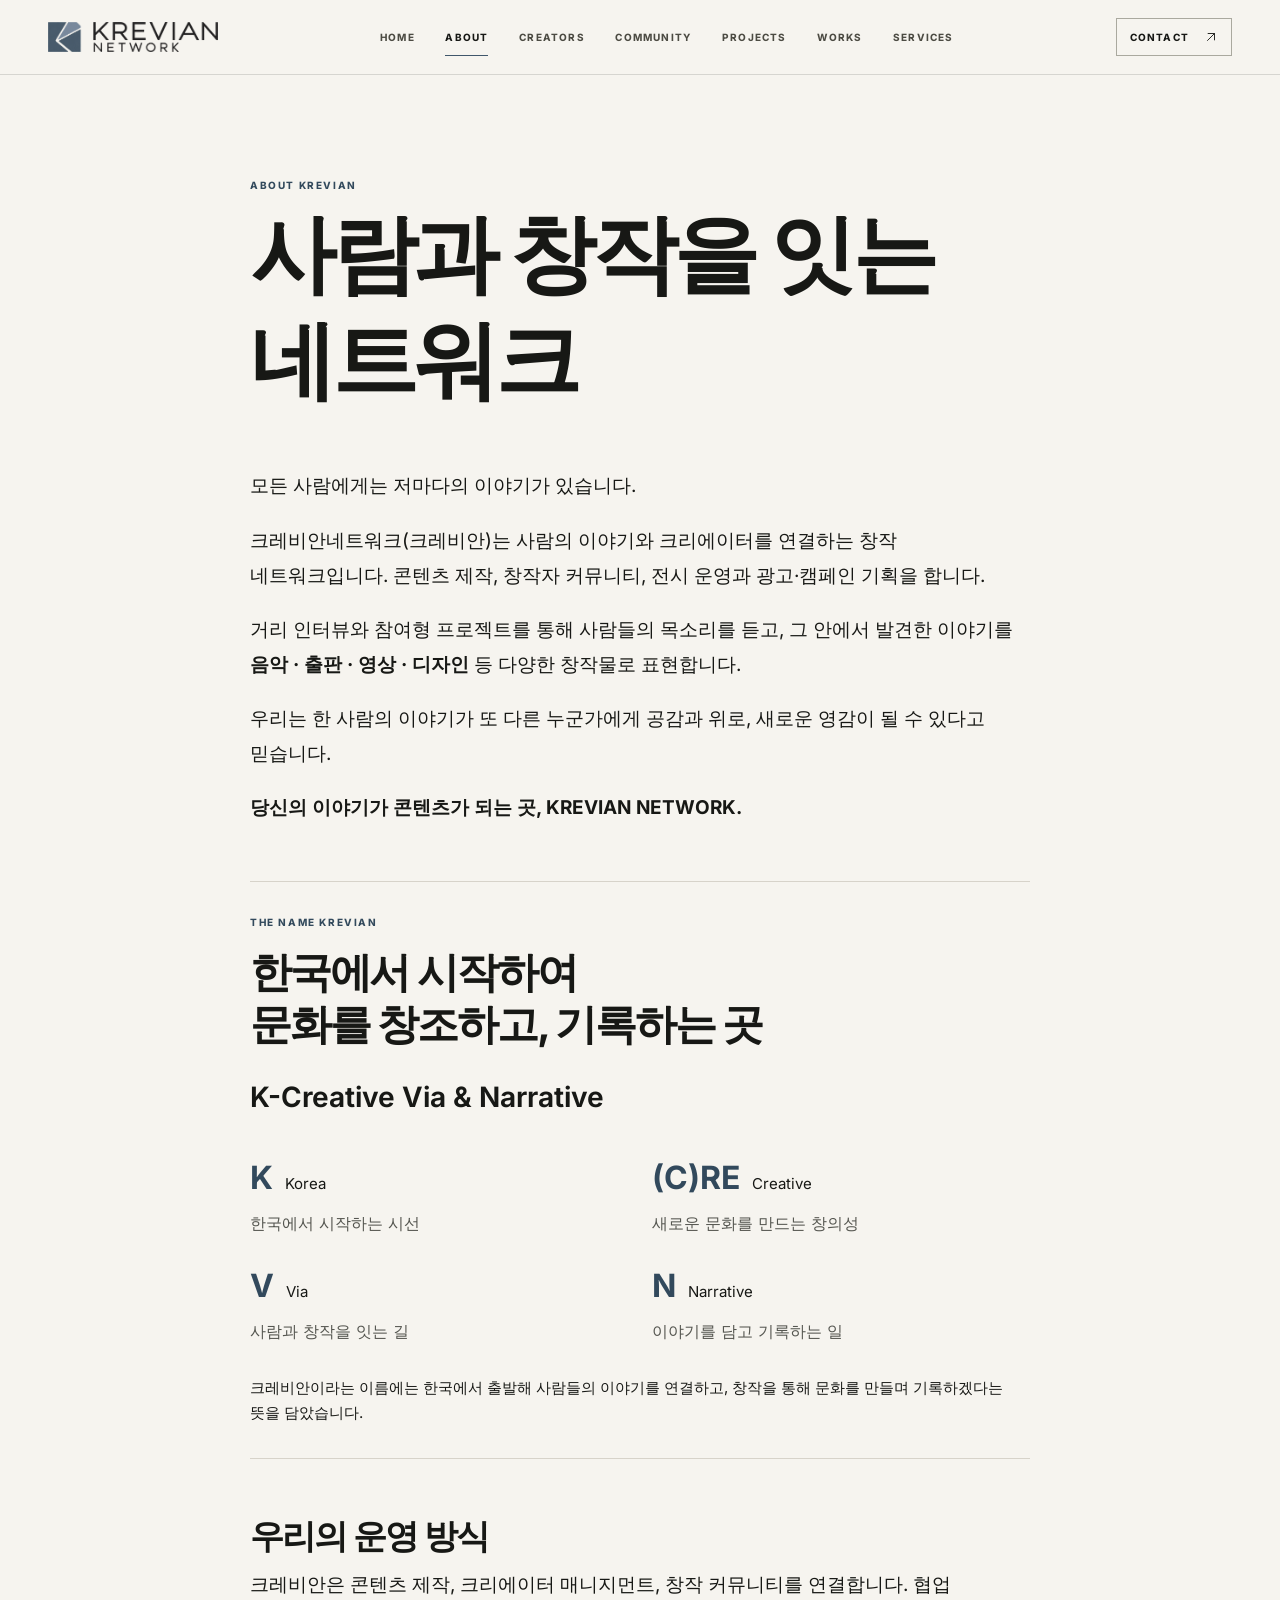
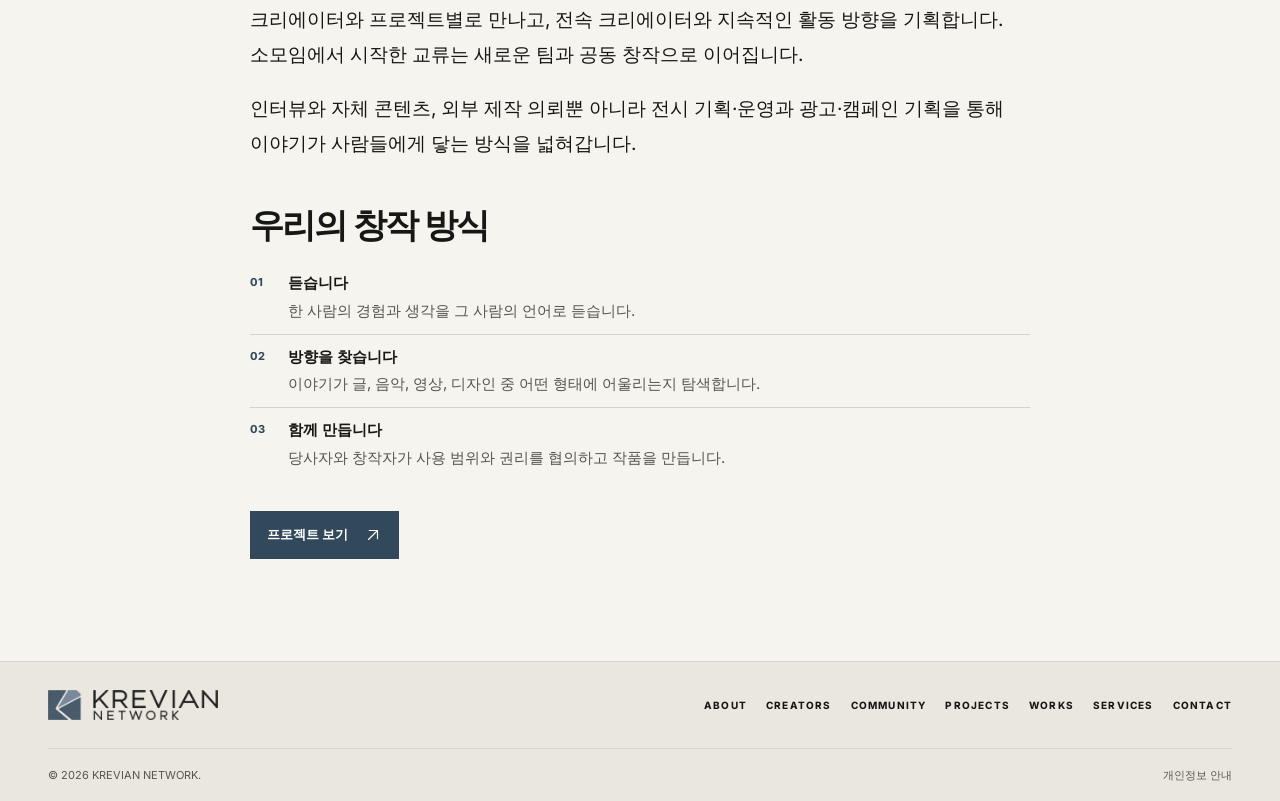
==== commit 22d62b1a: "Clarify the official Korean brand name and align canonical URLs with the sitemap" ====
--- a/about/index.html
+++ b/about/index.html
@@ -1 +1 @@
-<!DOCTYPE html><html lang="ko"><head><meta charSet="utf-8"/><meta name="viewport" content="width=device-width, initial-scale=1"/><link rel="stylesheet" href="../_next/static/css/7e80d89cfe43979f.css" data-precedence="next"/><meta name="description" content="크레비안네트워크는 사람의 이야기와 크리에이터를 연결하는 창작 네트워크입니다. 음악·출판·영상·디자인 분야의 협업 및 전속 크리에이터와 콘텐츠를 만들고, 소모임과 커뮤니티를 통해 전시와 광고·캠페인까지 창작의 가능성을 넓혀갑니다."/><link rel="canonical" href="https://krevian-pd.art/about"/><meta name="google-site-verification" content="pJuSFLHGsSRSgvp0l23GIhP0J8r2oN1fy8HzkA71kTw"/><meta name="naver-site-verification" content="f6e91b881ddd0055997c91430da2728e52274e86"/><meta property="og:title" content="크레비안네트워크 | KREVIAN NETWORK"/><meta property="og:description" content="크레비안네트워크는 사람의 이야기와 크리에이터를 연결하는 창작 네트워크입니다. 음악·출판·영상·디자인 분야의 협업 및 전속 크리에이터와 콘텐츠를 만들고, 소모임과 커뮤니티를 통해 전시와 광고·캠페인까지 창작의 가능성을 넓혀갑니다."/><meta property="og:site_name" content="크레비안네트워크"/><meta property="og:locale" content="ko_KR"/><meta property="og:image" content="https://krevian-pd.art/images/underpass.webp"/><meta property="og:image:width" content="1536"/><meta property="og:image:height" content="1024"/><meta property="og:type" content="website"/><meta name="twitter:card" content="summary_large_image"/><meta name="twitter:title" content="크레비안네트워크 | KREVIAN NETWORK"/><meta name="twitter:description" content="크레비안네트워크는 사람의 이야기와 크리에이터를 연결하는 창작 네트워크입니다. 음악·출판·영상·디자인 분야의 협업 및 전속 크리에이터와 콘텐츠를 만들고, 소모임과 커뮤니티를 통해 전시와 광고·캠페인까지 창작의 가능성을 넓혀갑니다."/><meta name="twitter:image" content="https://krevian-pd.art/images/underpass.webp"/><meta name="twitter:image:width" content="1536"/><meta name="twitter:image:height" content="1024"/><link rel="icon" href="../icon.png?07f0030065e5c765" type="image/png"/><title>크레비안 소개 | KREVIAN NETWORK</title></head><body><div hidden=""><!--$--><!--/$--></div><a class="skip" href="#main">본문으로 건너뛰기</a><header class="header"><div class="head-inner"><a class="wordmark" aria-label="KREVIAN NETWORK 홈" href="../"><img alt="" loading="lazy" width="1560" height="277" decoding="async" data-nimg="1" style="color:transparent" src="../images/krevian-network-logo.webp"/></a><nav class="desktop-nav" aria-label="주 메뉴"><a href="../">HOME</a><a aria-current="page" href="./">ABOUT</a><a href="../creators/">CREATORS</a><a href="../community/">COMMUNITY</a><a href="../projects/">PROJECTS</a><a href="../works/">WORKS</a><a href="../services/">SERVICES</a></nav><a class="top-contact desktop-contact" href="../contact/">CONTACT <svg width="14" height="14" viewBox="0 0 24 24" fill="none" stroke="currentColor" stroke-width="1.55" stroke-linecap="round" stroke-linejoin="round" aria-hidden="true"><path d="M6 18 18 6M7 6h11v11"></path></svg></a><details class="mobile-nav"><summary aria-label="메뉴 열기"><span></span><span></span></summary><nav aria-label="모바일 주 메뉴"><a href="../">HOME</a><a aria-current="page" href="./">ABOUT</a><a href="../creators/">CREATORS</a><a href="../community/">COMMUNITY</a><a href="../projects/">PROJECTS</a><a href="../works/">WORKS</a><a href="../services/">SERVICES</a><a href="../contact/">CONTACT</a></nav></details></div></header><main id="main"><div class="wrap section narrow"><div class="page-intro"><p class="eyebrow">ABOUT KREVIAN</p><h1>사람과 창작을 잇는 네트워크</h1></div><div class="prose about-story"><p>모든 사람에게는 저마다의 이야기가 있습니다.</p><p>크레비안네트워크는 사람의 이야기와 크리에이터를 연결하는 창작 네트워크입니다. 음악·출판·영상·디자인 분야의 협업 및 전속 크리에이터와 콘텐츠를 만들고, 소모임과 커뮤니티를 통해 전시와 광고·캠페인까지 창작의 가능성을 넓혀갑니다.</p><p>거리 인터뷰와 참여형 프로젝트를 통해 사람들의 목소리를 듣고, 그 안에서 발견한 이야기를 <strong>음악 · 출판 · 영상 · 디자인</strong> 등 다양한 창작물로 표현합니다.</p><p>우리는 한 사람의 이야기가 또 다른 누군가에게 공감과 위로, 새로운 영감이 될 수 있다고 믿습니다.</p><p><strong>당신의 이야기가 콘텐츠가 되는 곳, KREVIAN NETWORK.</strong></p><section class="brand-meaning" aria-labelledby="brand-meaning-title"><p class="eyebrow">THE NAME KREVIAN</p><h2 id="brand-meaning-title">한국에서 시작하여<br/>문화를 창조하고, 기록하는 곳</h2><p class="brand-expression" lang="en">K-Creative Via &amp; Narrative</p><dl class="meaning-grid"><div><dt><strong>K</strong><span lang="en">Korea</span></dt><dd>한국에서 시작하는 시선</dd></div><div><dt><strong>(C)RE</strong><span lang="en">Creative</span></dt><dd>새로운 문화를 만드는 창의성</dd></div><div><dt><strong>V</strong><span lang="en">Via</span></dt><dd>사람과 창작을 잇는 길</dd></div><div><dt><strong>N</strong><span lang="en">Narrative</span></dt><dd>이야기를 담고 기록하는 일</dd></div></dl><p>크레비안이라는 이름에는 한국에서 출발해 사람들의 이야기를 연결하고, 창작을 통해 문화를 만들며 기록하겠다는 뜻을 담았습니다.</p></section><h2>우리의 운영 방식</h2><p>크레비안은 콘텐츠 제작, 크리에이터 매니지먼트, 창작 커뮤니티를 연결합니다. 협업 크리에이터와 프로젝트별로 만나고, 전속 크리에이터와 지속적인 활동 방향을 기획합니다. 소모임에서 시작한 교류는 새로운 팀과 공동 창작으로 이어집니다.</p><p>인터뷰와 자체 콘텐츠, 외부 제작 의뢰뿐 아니라 전시 기획·운영과 광고·캠페인 기획을 통해 이야기가 사람들에게 닿는 방식을 넓혀갑니다.</p><h2>우리의 창작 방식</h2><ol class="process"><li><strong>듣습니다</strong><p>한 사람의 경험과 생각을 그 사람의 언어로 듣습니다.</p></li><li><strong>방향을 찾습니다</strong><p>이야기가 글, 음악, 영상, 디자인 중 어떤 형태에 어울리는지 탐색합니다.</p></li><li><strong>함께 만듭니다</strong><p>당사자와 창작자가 사용 범위와 권리를 협의하고 작품을 만듭니다.</p></li></ol><a class="button " href="../projects/">프로젝트 보기<svg width="18" height="18" viewBox="0 0 24 24" fill="none" stroke="currentColor" stroke-width="1.55" stroke-linecap="round" stroke-linejoin="round" aria-hidden="true"><path d="M6 18 18 6M7 6h11v11"></path></svg></a></div></div></main><footer class="footer"><div class="wrap footer-main"><a class="wordmark" aria-label="KREVIAN NETWORK 홈" href="../"><img alt="" loading="lazy" width="1560" height="277" decoding="async" data-nimg="1" style="color:transparent" src="../images/krevian-network-logo.webp"/></a><nav aria-label="하단 메뉴"><a href="./">ABOUT</a><a href="../creators/">CREATORS</a><a href="../community/">COMMUNITY</a><a href="../projects/">PROJECTS</a><a href="../works/">WORKS</a><a href="../services/">SERVICES</a><a href="../contact/">CONTACT</a></nav></div><div class="wrap footer-base"><span>© <!-- -->2026<!-- --> KREVIAN NETWORK.</span><a href="../privacy/">개인정보 안내</a></div></footer><!--$--><!--/$--></body></html>+<!DOCTYPE html><html lang="ko"><head><meta charSet="utf-8"/><meta name="viewport" content="width=device-width, initial-scale=1"/><link rel="stylesheet" href="../_next/static/css/90b5fcaf06d59198.css" data-precedence="next"/><meta name="description" content="크레비안네트워크(크레비안)는 사람의 이야기와 크리에이터를 연결하는 창작 네트워크입니다. 콘텐츠 제작, 창작자 커뮤니티, 전시 운영과 광고·캠페인 기획을 합니다."/><link rel="canonical" href="https://krevian-pd.art/about/"/><meta name="google-site-verification" content="pJuSFLHGsSRSgvp0l23GIhP0J8r2oN1fy8HzkA71kTw"/><meta name="naver-site-verification" content="f6e91b881ddd0055997c91430da2728e52274e86"/><meta property="og:title" content="크레비안네트워크 공식 웹사이트 | KREVIAN NETWORK"/><meta property="og:description" content="크레비안네트워크(크레비안)는 사람의 이야기와 크리에이터를 연결하는 창작 네트워크입니다. 콘텐츠 제작, 창작자 커뮤니티, 전시 운영과 광고·캠페인 기획을 합니다."/><meta property="og:site_name" content="크레비안네트워크"/><meta property="og:locale" content="ko_KR"/><meta property="og:image" content="https://krevian-pd.art/images/underpass.webp"/><meta property="og:image:width" content="1536"/><meta property="og:image:height" content="1024"/><meta property="og:type" content="website"/><meta name="twitter:card" content="summary_large_image"/><meta name="twitter:title" content="크레비안네트워크 공식 웹사이트 | KREVIAN NETWORK"/><meta name="twitter:description" content="크레비안네트워크(크레비안)는 사람의 이야기와 크리에이터를 연결하는 창작 네트워크입니다. 콘텐츠 제작, 창작자 커뮤니티, 전시 운영과 광고·캠페인 기획을 합니다."/><meta name="twitter:image" content="https://krevian-pd.art/images/underpass.webp"/><meta name="twitter:image:width" content="1536"/><meta name="twitter:image:height" content="1024"/><link rel="icon" href="../icon.png?07f0030065e5c765" type="image/png"/><title>크레비안 소개 | KREVIAN NETWORK</title></head><body><div hidden=""><!--$--><!--/$--></div><a class="skip" href="#main">본문으로 건너뛰기</a><header class="header"><div class="head-inner"><a class="wordmark" aria-label="KREVIAN NETWORK 홈" href="../"><img alt="" loading="lazy" width="1560" height="277" decoding="async" data-nimg="1" style="color:transparent" src="../images/krevian-network-logo.webp"/></a><nav class="desktop-nav" aria-label="주 메뉴"><a href="../">HOME</a><a aria-current="page" href="./">ABOUT</a><a href="../creators/">CREATORS</a><a href="../community/">COMMUNITY</a><a href="../projects/">PROJECTS</a><a href="../works/">WORKS</a><a href="../services/">SERVICES</a></nav><a class="top-contact desktop-contact" href="../contact/">CONTACT <svg width="14" height="14" viewBox="0 0 24 24" fill="none" stroke="currentColor" stroke-width="1.55" stroke-linecap="round" stroke-linejoin="round" aria-hidden="true"><path d="M6 18 18 6M7 6h11v11"></path></svg></a><details class="mobile-nav"><summary aria-label="메뉴 열기"><span></span><span></span></summary><nav aria-label="모바일 주 메뉴"><a href="../">HOME</a><a aria-current="page" href="./">ABOUT</a><a href="../creators/">CREATORS</a><a href="../community/">COMMUNITY</a><a href="../projects/">PROJECTS</a><a href="../works/">WORKS</a><a href="../services/">SERVICES</a><a href="../contact/">CONTACT</a></nav></details></div></header><main id="main"><div class="wrap section narrow"><div class="page-intro"><p class="eyebrow">ABOUT KREVIAN</p><h1>사람과 창작을 잇는 네트워크</h1></div><div class="prose about-story"><p>모든 사람에게는 저마다의 이야기가 있습니다.</p><p>크레비안네트워크(크레비안)는 사람의 이야기와 크리에이터를 연결하는 창작 네트워크입니다. 콘텐츠 제작, 창작자 커뮤니티, 전시 운영과 광고·캠페인 기획을 합니다.</p><p>거리 인터뷰와 참여형 프로젝트를 통해 사람들의 목소리를 듣고, 그 안에서 발견한 이야기를 <strong>음악 · 출판 · 영상 · 디자인</strong> 등 다양한 창작물로 표현합니다.</p><p>우리는 한 사람의 이야기가 또 다른 누군가에게 공감과 위로, 새로운 영감이 될 수 있다고 믿습니다.</p><p><strong>당신의 이야기가 콘텐츠가 되는 곳, KREVIAN NETWORK.</strong></p><section class="brand-meaning" aria-labelledby="brand-meaning-title"><p class="eyebrow">THE NAME KREVIAN</p><h2 id="brand-meaning-title">한국에서 시작하여<br/>문화를 창조하고, 기록하는 곳</h2><p class="brand-expression" lang="en">K-Creative Via &amp; Narrative</p><dl class="meaning-grid"><div><dt><strong>K</strong><span lang="en">Korea</span></dt><dd>한국에서 시작하는 시선</dd></div><div><dt><strong>(C)RE</strong><span lang="en">Creative</span></dt><dd>새로운 문화를 만드는 창의성</dd></div><div><dt><strong>V</strong><span lang="en">Via</span></dt><dd>사람과 창작을 잇는 길</dd></div><div><dt><strong>N</strong><span lang="en">Narrative</span></dt><dd>이야기를 담고 기록하는 일</dd></div></dl><p>크레비안이라는 이름에는 한국에서 출발해 사람들의 이야기를 연결하고, 창작을 통해 문화를 만들며 기록하겠다는 뜻을 담았습니다.</p></section><h2>우리의 운영 방식</h2><p>크레비안은 콘텐츠 제작, 크리에이터 매니지먼트, 창작 커뮤니티를 연결합니다. 협업 크리에이터와 프로젝트별로 만나고, 전속 크리에이터와 지속적인 활동 방향을 기획합니다. 소모임에서 시작한 교류는 새로운 팀과 공동 창작으로 이어집니다.</p><p>인터뷰와 자체 콘텐츠, 외부 제작 의뢰뿐 아니라 전시 기획·운영과 광고·캠페인 기획을 통해 이야기가 사람들에게 닿는 방식을 넓혀갑니다.</p><h2>우리의 창작 방식</h2><ol class="process"><li><strong>듣습니다</strong><p>한 사람의 경험과 생각을 그 사람의 언어로 듣습니다.</p></li><li><strong>방향을 찾습니다</strong><p>이야기가 글, 음악, 영상, 디자인 중 어떤 형태에 어울리는지 탐색합니다.</p></li><li><strong>함께 만듭니다</strong><p>당사자와 창작자가 사용 범위와 권리를 협의하고 작품을 만듭니다.</p></li></ol><a class="button " href="../projects/">프로젝트 보기<svg width="18" height="18" viewBox="0 0 24 24" fill="none" stroke="currentColor" stroke-width="1.55" stroke-linecap="round" stroke-linejoin="round" aria-hidden="true"><path d="M6 18 18 6M7 6h11v11"></path></svg></a></div></div></main><footer class="footer"><div class="wrap footer-main"><a class="wordmark" aria-label="KREVIAN NETWORK 홈" href="../"><img alt="" loading="lazy" width="1560" height="277" decoding="async" data-nimg="1" style="color:transparent" src="../images/krevian-network-logo.webp"/></a><nav aria-label="하단 메뉴"><a href="./">ABOUT</a><a href="../creators/">CREATORS</a><a href="../community/">COMMUNITY</a><a href="../projects/">PROJECTS</a><a href="../works/">WORKS</a><a href="../services/">SERVICES</a><a href="../contact/">CONTACT</a></nav></div><div class="wrap footer-base"><span>© <!-- -->2026<!-- --> KREVIAN NETWORK.</span><a href="../privacy/">개인정보 안내</a></div></footer><!--$--><!--/$--></body></html>
--- a/_next/static/css/90b5fcaf06d59198.css
+++ b/_next/static/css/90b5fcaf06d59198.css
@@ -0,0 +1 @@
+@font-face{font-family:Inter Variable;font-style:normal;font-display:swap;font-weight:100 900;src:url(/_next/static/media/inter-cyrillic-ext-wght-normal.460bdf14.woff2) format("woff2-variations");unicode-range:u+0460-052f,u+1c80-1c8a,u+20b4,u+2de0-2dff,u+a640-a69f,u+fe2e-fe2f}@font-face{font-family:Inter Variable;font-style:normal;font-display:swap;font-weight:100 900;src:url(/_next/static/media/inter-cyrillic-wght-normal.491cbc05.woff2) format("woff2-variations");unicode-range:u+0301,u+0400-045f,u+0490-0491,u+04b0-04b1,u+2116}@font-face{font-family:Inter Variable;font-style:normal;font-display:swap;font-weight:100 900;src:url(/_next/static/media/inter-greek-ext-wght-normal.23aae568.woff2) format("woff2-variations");unicode-range:u+1f??}@font-face{font-family:Inter Variable;font-style:normal;font-display:swap;font-weight:100 900;src:url(/_next/static/media/inter-greek-wght-normal.4449bf7a.woff2) format("woff2-variations");unicode-range:u+0370-0377,u+037a-037f,u+0384-038a,u+038c,u+038e-03a1,u+03a3-03ff}@font-face{font-family:Inter Variable;font-style:normal;font-display:swap;font-weight:100 900;src:url(/_next/static/media/inter-vietnamese-wght-normal.113a630f.woff2) format("woff2-variations");unicode-range:u+0102-0103,u+0110-0111,u+0128-0129,u+0168-0169,u+01a0-01a1,u+01af-01b0,u+0300-0301,u+0303-0304,u+0308-0309,u+0323,u+0329,u+1ea0-1ef9,u+20ab}@font-face{font-family:Inter Variable;font-style:normal;font-display:swap;font-weight:100 900;src:url(/_next/static/media/inter-latin-ext-wght-normal.3835a68e.woff2) format("woff2-variations");unicode-range:u+0100-02ba,u+02bd-02c5,u+02c7-02cc,u+02ce-02d7,u+02dd-02ff,u+0304,u+0308,u+0329,u+1d00-1dbf,u+1e00-1e9f,u+1ef2-1eff,u+2020,u+20a0-20ab,u+20ad-20c0,u+2113,u+2c60-2c7f,u+a720-a7ff}@font-face{font-family:Inter Variable;font-style:normal;font-display:swap;font-weight:100 900;src:url(/_next/static/media/inter-latin-wght-normal.6c596dfc.woff2) format("woff2-variations");unicode-range:u+00??,u+0131,u+0152-0153,u+02bb-02bc,u+02c6,u+02da,u+02dc,u+0304,u+0308,u+0329,u+2000-206f,u+20ac,u+2122,u+2191,u+2193,u+2212,u+2215,u+feff,u+fffd}@font-face{font-family:Barlow Condensed;font-style:normal;font-display:swap;font-weight:700;src:url(/_next/static/media/barlow-condensed-vietnamese-700-normal.b5cf89c0.woff2) format("woff2"),url(/_next/static/media/barlow-condensed-vietnamese-700-normal.c7b344a0.woff) format("woff");unicode-range:u+0102-0103,u+0110-0111,u+0128-0129,u+0168-0169,u+01a0-01a1,u+01af-01b0,u+0300-0301,u+0303-0304,u+0308-0309,u+0323,u+0329,u+1ea0-1ef9,u+20ab}@font-face{font-family:Barlow Condensed;font-style:normal;font-display:swap;font-weight:700;src:url(/_next/static/media/barlow-condensed-latin-ext-700-normal.e84925df.woff2) format("woff2"),url(/_next/static/media/barlow-condensed-latin-ext-700-normal.73a79c9e.woff) format("woff");unicode-range:u+0100-02ba,u+02bd-02c5,u+02c7-02cc,u+02ce-02d7,u+02dd-02ff,u+0304,u+0308,u+0329,u+1d00-1dbf,u+1e00-1e9f,u+1ef2-1eff,u+2020,u+20a0-20ab,u+20ad-20c0,u+2113,u+2c60-2c7f,u+a720-a7ff}@font-face{font-family:Barlow Condensed;font-style:normal;font-display:swap;font-weight:700;src:url(/_next/static/media/barlow-condensed-latin-700-normal.e9811009.woff2) format("woff2"),url(/_next/static/media/barlow-condensed-latin-700-normal.f6cc1247.woff) format("woff");unicode-range:u+00??,u+0131,u+0152-0153,u+02bb-02bc,u+02c6,u+02da,u+02dc,u+0304,u+0308,u+0329,u+2000-206f,u+20ac,u+2122,u+2191,u+2193,u+2212,u+2215,u+feff,u+fffd}:root{--paper:#f6f4ef;--white:#fffdf9;--ink:#171815;--muted:#555650;--line:#d7d3ca;--blue:#40576b;--blue-dark:#32495c;--mist:#dfe8ed;--sans:"Inter Variable","Malgun Gothic","Apple SD Gothic Neo",sans-serif;--condensed:"Barlow Condensed","Arial Narrow",sans-serif}*{box-sizing:border-box}html{color-scheme:light;scroll-behavior:smooth}body{margin:0;background:var(--paper);color:var(--ink);font:15px/1.65 var(--sans);word-break:keep-all}a{color:inherit;text-decoration:none}button,input,select,textarea{font:inherit}button,summary{cursor:pointer}img{max-width:100%}h1,h2,h3,p{margin:0}h1,h2,h3{line-height:1.23;letter-spacing:-.052em}h2{font-size:clamp(29px,4vw,49px)}p+p{margin-top:1em}:focus-visible{outline:3px solid #346e99;outline-offset:4px}::selection{background:#c4d5e1;color:var(--ink)}.skip{position:absolute;top:8px;left:8px;z-index:20;transform:translateY(-160%);background:white;padding:.5rem 1rem}.skip:focus{transform:translateY(0)}.head-inner,.wrap{width:min(100% - 96px,1280px);margin-inline:auto}.narrow{max-width:780px}.section{padding-block:clamp(65px,8vw,124px)}.section.compact{padding-block:44px 0}.header{position:relative;z-index:5;background:var(--paper);border-bottom:1px solid rgba(27,27,22,.14)}.head-inner{height:74px;display:flex;justify-content:space-between;align-items:center;gap:18px}.wordmark{display:inline-flex;flex:none;align-items:center}.wordmark img{display:block;width:170px;height:auto}.desktop-nav{display:flex;align-items:center;gap:clamp(17px,2.4vw,41px)}.desktop-nav a,.footer nav a,.mobile-nav nav a,.top-contact{font-size:10px;letter-spacing:.12em;font-weight:750}.desktop-nav a{position:relative;padding:15px 0;color:#4c4b43}.desktop-nav a:hover,.desktop-nav a[aria-current]{color:var(--ink)}.desktop-nav a[aria-current]:after{content:"";position:absolute;bottom:4px;left:0;width:100%;height:1px;background:var(--blue)}.top-contact{display:inline-flex;gap:15px;align-items:center;border:1px solid #aaa99f;padding:10px 13px;transition:background .18s ease}.top-contact:hover,.top-contact[aria-current]{background:var(--mist)}.mobile-nav{display:none}.eyebrow{color:var(--blue-dark);font-size:10px;line-height:1.6;font-weight:760;letter-spacing:.16em}.hero{color:#f9f7f0;background:#1e1b15;isolation:isolate}.hero,.photo{position:relative}.photo{overflow:hidden;background:#b7ad9d}.photo img{object-fit:cover}.hero-shade,.hero>.photo{position:absolute;inset:0;z-index:-1}.hero>.photo img{object-position:center 55%}.hero-shade{background:linear-gradient(90deg,rgba(13,13,10,.83),rgba(15,14,11,.62) 30%,rgba(15,14,11,.19) 67%,rgba(15,14,11,.05)),linear-gradient(0deg,rgba(15,14,11,.75),transparent 24%)}.hero-inner{min-height:clamp(610px,49vw,790px);position:relative;display:flex;flex-direction:column;justify-content:center;padding-block:64px 92px}.hero-copy{margin-top:-9px;animation:appear .55s ease-out both}.hero-kicker{color:#f0ede5;display:flex;align-items:center;gap:12px;margin-bottom:22px;font-size:10px}.hero-kicker span{width:24px;height:1px;background:#a5bac9}.hero h1{font-family:var(--condensed);font-weight:700;font-size:clamp(80px,10.5vw,174px);line-height:.805;letter-spacing:-.028em;margin-left:-.027em}.hero h1 span{color:#9db4c8}.slogan{font-size:clamp(16px,1.65vw,25px);letter-spacing:-.035em;margin-top:32px;font-weight:600}.hero-korean{color:#efeee9;font-size:14px;margin-top:6px}.button-row{display:flex;flex-wrap:wrap;align-items:center;gap:10px}.hero .button-row{margin-top:29px}.button{display:inline-flex;align-items:center;justify-content:space-between;gap:16px;min-height:48px;padding:11px 16px;border:1px solid var(--blue-dark);background:var(--blue-dark);color:white;font-weight:700;font-size:13px;transition:background .2s ease,color .2s ease,border-color .2s ease}.button:hover{background:#263946;border-color:#263946}.hero .button{background:#f4f1e9;border-color:#f4f1e9;color:#161713}.hero .button:hover{background:var(--mist);border-color:var(--mist)}.hero .button.outline{background:rgba(12,13,12,.28);border-color:#bebcb3;color:white}.hero .button.outline:hover{background:rgba(255,255,255,.14)}.button.outline-ink{background:transparent;color:var(--ink);border-color:#a09d91}.button.outline-ink:hover{background:var(--mist)}.button.unavailable{background:#e6e2da;color:#494943;border-color:#d3cec4}.hero-bottom{position:absolute;inset:auto 0 23px;padding-top:15px;border-top:1px solid #ffffff4f;color:#e5e3db}.hero-bottom a{display:inline-flex;align-items:center;gap:9px;font-size:9px;font-weight:650;letter-spacing:.16em}.about-home{display:grid;grid-template-columns:.75fr 1.35fr 1.05fr;align-items:start;gap:clamp(23px,4vw,76px)}.about-home p:not(.eyebrow){color:var(--muted);max-width:390px}.ruled:before{content:"";display:inline-block;vertical-align:middle;width:21px;height:1px;background:var(--blue);margin-right:9px}.about-home .text-link{margin-top:18px}.text-link{display:inline-flex;align-items:center;gap:9px;align-self:flex-start;font-size:13px;font-weight:700;color:var(--blue-dark);border-bottom:1px solid #8898a3;padding-bottom:3px;max-width:100%}.text-link:hover{color:#131a22;border-color:#131a22}.section-heading{display:flex;gap:18px;justify-content:space-between;align-items:end;margin-bottom:32px}.section-heading .text-link{align-self:end;flex:none}.page-intro h1,.section-heading h2{margin-top:8px}.projects-home{background:#ebe8e0;border-block:1px solid var(--line)}.project-card{display:grid;grid-template-columns:1.43fr 1fr;background:var(--white);border:1px solid var(--line)}.project-image{position:relative;min-height:320px;display:block;overflow:hidden}.project-image .photo{position:absolute;inset:0}.project-image img{transition:transform .45s ease-out;object-position:center}.project-image:hover img{transform:scale(1.035)}.image-status{position:absolute;top:17px;left:17px}.status{display:inline-flex;align-items:center;gap:6px;padding:6px 9px;background:#dfdcd5;color:#353630;font-weight:750;font-size:11px;line-height:1.2;white-space:nowrap}.status i{width:6px;height:6px;background:#716d65;border-radius:50%}.status.is-open{background:var(--mist);color:#233c4f}.status.is-open i{background:#456e8a}.project-copy{padding:clamp(24px,4vw,59px);display:flex;flex-direction:column;justify-content:center;align-items:flex-start}.project-copy h3{font-size:clamp(26px,3.5vw,53px);margin:8px 0 12px}.project-copy h3 a:hover{text-decoration:underline;text-decoration-thickness:1px;text-underline-offset:5px}.project-copy p,.project-meta{color:var(--muted)}.project-meta{display:flex;flex-wrap:wrap;gap:10px 18px;border-top:1px solid var(--line);padding-top:12px;margin-top:21px;margin-bottom:18px;width:100%;font-size:12px}.project-meta b{color:var(--ink);margin-left:4px}.project-list{display:grid;gap:28px}.discipline-grid{display:grid;grid-template-columns:repeat(4,1fr);border:1px solid var(--line);background:var(--white)}.discipline-grid article{padding:25px 20px;min-width:0}.discipline-grid article+article{border-left:1px solid var(--line)}.discipline-grid svg{color:var(--blue);margin-bottom:16px}.discipline-grid h3{font-family:var(--condensed);font-size:clamp(22px,3.4vw,43px);letter-spacing:.005em}.discipline-grid p{margin-top:8px;color:var(--muted)}.discipline-grid small{display:block;margin-top:19px;color:var(--blue-dark);font-size:11px}.discipline-grid h3 small{margin:0;font:700 10px/1.6 var(--sans);letter-spacing:.14em}.work-grid{display:grid;grid-template-columns:repeat(auto-fit,minmax(min(100%,300px),1fr));gap:22px}.work-grid article{border:1px solid var(--line);background:var(--white);color:var(--ink)}.work-grid .photo{aspect-ratio:1.65}.work-copy{padding:21px}.work-copy h3{margin-block:6px 10px;font-size:25px}.work-copy .text-link{margin-top:13px}.works-home{color:var(--paper);background:#232624}.works-home .eyebrow,.works-home .text-link{color:#c7d8e5}.works-home p:not(.eyebrow){color:#d3d2c9}.works-home .work-copy p:not(.eyebrow){color:var(--muted)}.works-home .work-copy .eyebrow,.works-home .work-copy .text-link{color:var(--blue-dark)}.home-invitations{display:grid;grid-template-columns:1fr 1fr;gap:16px}.home-invitations article{background:#e8e9e4;padding:clamp(23px,4vw,47px)}.home-invitations article+article{background:#e2e7e9}.home-invitations h2{font-size:clamp(23px,3.1vw,41px);margin:10px 0 25px}.footer{border-top:1px solid var(--line);background:#eae7df}.footer-base,.footer-main{display:flex;flex-wrap:wrap;justify-content:space-between;align-items:center;padding-block:28px;gap:18px}.footer-main nav{display:flex;flex-wrap:wrap;gap:10px 19px}.footer-base{justify-content:flex-start;border-top:1px solid var(--line);padding-block:17px;color:var(--muted);font-size:11px}.footer-base span{margin-right:auto}.footer a:hover{text-decoration:underline;text-underline-offset:4px}.page-intro{margin-bottom:clamp(29px,5vw,56px)}.detail-top h1,.page-intro h1{font-size:clamp(37px,6.7vw,88px)}.lede{max-width:65ch;margin-top:13px;color:var(--muted);font-size:clamp(15px,1.6vw,19px)}.detail-content,.form-shell,.prose{max-width:780px}.about-story>p{font-size:clamp(16px,1.55vw,19px);line-height:1.85}.detail-content h2,.prose h2{font-size:clamp(23px,3vw,34px);margin-bottom:10px}.prose h2{margin-top:43px}.prose .button{margin-top:30px}.back-link{display:inline-flex;padding-bottom:4px;border-bottom:1px solid var(--line);color:var(--blue-dark);font-size:13px;margin-bottom:28px}.detail-top{display:grid;grid-template-columns:1fr 1fr;gap:clamp(23px,4vw,66px);align-items:center}.detail-top h1{margin-top:12px}.detail-top .photo{aspect-ratio:1.43}.detail-top .english-title{font-size:14px;margin-top:13px;color:var(--blue-dark)}.tag-row{display:flex;align-items:center;gap:11px;font-size:13px;margin-block:19px}.detail-content{margin-inline:auto;margin-top:52px}.detail-content>section{padding-block:30px;border-top:1px solid var(--line)}.detail-content>.button-row{padding-top:24px;border-top:1px solid var(--line)}.qr-page{padding-top:37px}.qr-page .detail-top{display:flex;flex-direction:column;align-items:stretch}.qr-page .detail-top .photo{aspect-ratio:2.1}.qr-page h1{font-size:clamp(34px,7vw,59px)}.process{list-style:none;counter-reset:steps;padding:0;margin-bottom:0}.process li{position:relative;counter-increment:steps;padding:10px 0 10px 38px;border-bottom:1px solid var(--line)}.process li:before{content:counter(steps,decimal-leading-zero);position:absolute;left:0;top:12px;color:var(--blue-dark);font-size:11px;font-weight:750}.process li p{margin-top:3px;color:var(--muted)}.process li:last-child{border-bottom:0}.faq details{border-bottom:1px solid var(--line)}.faq summary{display:flex;justify-content:space-between;align-items:center;gap:9px;padding:13px 0;min-height:45px;font-weight:680;list-style:none}.faq summary::-webkit-details-marker{display:none}.faq summary svg{flex:none}.faq details[open] summary svg{transform:rotate(45deg)}.faq p{padding-bottom:16px;color:var(--muted)}.preline{white-space:pre-line}.empty,.success-box{padding:25px;border:1px solid var(--line);background:var(--white)}.empty h2,.success-box h2{font-size:25px;margin-bottom:7px}.empty .text-link,.success-box .text-link{margin-top:15px}.form-shell{display:grid;gap:19px;padding:0;border:0;min-inline-size:0;margin:0}.form-shell>.button{justify-self:start}.form-grid{display:grid;grid-template-columns:1fr 1fr;gap:16px}.street-response .page-intro h1{font-size:clamp(34px,7vw,59px)}.street-entry{display:grid;grid-template-columns:repeat(2,minmax(0,1fr));gap:4px;padding:4px;margin-bottom:24px;background:var(--mist)}.street-entry a{display:grid;place-items:center;min-height:46px;padding:6px;text-align:center;font-size:14px;font-weight:700}.street-entry a[aria-current]{color:var(--white);background:var(--blue-dark)}.street-fields{display:grid;gap:15px;padding:clamp(14px,3vw,23px);border:1px solid var(--line);background:var(--white)}.street-fields h2{font-size:20px}.street-hint{color:var(--muted);font-size:14px}.street-fields textarea{min-height:94px}.success-box .street-next{margin-top:16px}.success-box .street-next .text-link{margin-top:0}.field{display:grid;align-content:start;gap:5px;min-width:0;font-size:14px;font-weight:650}.field small{margin-left:6px;color:var(--muted);font-size:11px;font-weight:450}input:not([type=checkbox],[type=hidden]),select,textarea{width:100%;min-height:44px;padding:8px 10px;background:var(--white);border:1px solid #a8a59c;border-radius:0;color:var(--ink);font-weight:450}textarea{resize:vertical}.check{display:flex;align-items:center;gap:9px;min-height:44px}.check input{width:18px;height:18px;flex:none;accent-color:var(--blue)}.consent,.policy-section{border:1px solid var(--line);padding:clamp(13px,3vw,24px);background:#eeece5}.policy-section+.policy-section{margin-top:20px}.admin-section h2,.consent h2,.policy-section h2{font-size:21px}.notice-list{display:grid;grid-template-columns:minmax(100px,.42fr) 1fr;gap:7px 15px;font-size:13px}.notice-list div{display:contents}.notice-list dt{font-weight:700}.notice-list dd{margin:0;overflow-wrap:anywhere;white-space:pre-wrap}.notice-list a{text-decoration:underline}.banner,.form-error{padding:10px 13px;background:#f2ded8;border-left:3px solid #9a4835;color:#611f11;margin-block:12px}.banner{color:#1d3749;background:var(--mist);border-color:#456d8a}.admin{min-height:60vh}.admin .page-intro h1{font-size:clamp(33px,5vw,60px);overflow-wrap:anywhere}.admin .narrow{margin-inline:auto}.admin .login{max-width:460px}.admin-title{display:flex;justify-content:space-between;align-items:start;gap:12px}.admin-tabs{display:flex;flex-wrap:wrap;gap:4px;border-bottom:1px solid var(--line);margin-bottom:14px}.admin-tabs a{padding:10px 12px;font-size:13px;font-weight:700;color:var(--blue-dark)}.admin-tabs a[aria-current]{background:var(--mist)}.admin-actions{margin:14px 0}.street-records summary{padding:12px 10px;border-bottom:1px solid var(--line);font-weight:650;cursor:pointer;overflow-wrap:anywhere}.street-records .record-list{margin:0;background:var(--white)}.filter{display:flex;flex-wrap:wrap;gap:9px;align-items:center}.filter select{width:auto;margin-left:8px}.table-scroll{overflow-x:auto}table{width:100%;min-width:440px;border-collapse:collapse;font-size:14px}td,th{border-bottom:1px solid var(--line);padding:11px 10px;text-align:left}th{background:#e6e6de}td a{color:var(--blue-dark);text-decoration:underline;text-underline-offset:3px}.admin-section{border-top:1px solid var(--line);margin-top:30px;padding-top:20px}.admin-section p{margin-block:10px}.record-list{border:1px solid var(--line);padding:16px;margin:0 0 24px}.delete summary{color:#7a2d1e;font-weight:650}.button.danger{background:#813524;border-color:#813524}.checks{border:1px solid var(--line);margin:0}.break-word{overflow-wrap:anywhere}@keyframes appear{0%{transform:translateY(9px);opacity:.5}to{transform:translateY(0);opacity:1}}@media (max-width:900px){.head-inner,.wrap{width:calc(100% - 52px)}.desktop-nav{gap:13px}.wordmark img{width:143px}.about-home{grid-template-columns:1.2fr 1fr}.about-home .eyebrow{grid-column:1/-1}}@media (max-width:720px){.head-inner,.wrap{width:calc(100% - 36px)}.head-inner{height:60px}.desktop-contact,.desktop-nav{display:none}.mobile-nav{display:block}.mobile-nav summary{list-style:none;min-width:44px;min-height:44px;display:grid;place-content:center;gap:5px}.mobile-nav summary::-webkit-details-marker{display:none}.mobile-nav summary span{width:21px;height:1px;background:var(--ink)}.mobile-nav nav{position:absolute;inset:100% 0 auto;padding:10px 18px 17px;background:var(--paper);box-shadow:0 9px 14px #17181525}.mobile-nav nav a{display:block;padding:12px 6px;border-bottom:1px solid var(--line)}.mobile-nav nav a[aria-current]{color:var(--blue)}.hero-inner{min-height:max(560px,76svh)}.hero h1{font-size:clamp(54px,13.5vw,96px)}.hero>.photo img{object-position:64% center}.hero-shade{background:linear-gradient(90deg,#110f0acc,#13100b55 79%),linear-gradient(0deg,#11100bd5,transparent 34%)}.hero-kicker{font-size:9px;margin-bottom:17px}.slogan{margin-top:23px}.section{padding-block:53px}.qr-page{padding-top:32px}.about-home,.detail-top,.home-invitations,.project-card{grid-template-columns:1fr}.about-home{gap:13px}.project-image{min-height:auto;aspect-ratio:1.55}.project-copy{padding:22px}.discipline-grid{grid-template-columns:1fr 1fr}.discipline-grid article:nth-child(3){border-left:0}.discipline-grid article:nth-child(n+3){border-top:1px solid var(--line)}.detail-content{margin-top:28px}.page-intro{margin-bottom:25px}.footer-main nav{gap:10px 14px}}@media (max-width:390px){.form-grid{grid-template-columns:1fr}.section-heading{flex-wrap:wrap}.notice-list{grid-template-columns:1fr;gap:4px}.notice-list dd{margin-bottom:6px}}@media (prefers-reduced-motion:reduce){*,:after,:before{scroll-behavior:auto!important;animation:none!important;transition:none!important}}.network-grid{display:grid;grid-template-columns:repeat(3,minmax(0,1fr));gap:24px}.network-grid.two{grid-template-columns:repeat(2,minmax(0,1fr))}.creator-types article{display:flex;flex-direction:column;align-items:flex-start}.creator-types .creator-examples{color:var(--muted);font-size:.875rem;margin-block:18px}.creator-relationship{margin-top:auto;padding:5px 10px;border:1px solid var(--line);color:var(--blue-dark);font-size:.875rem}.network-grid article{border-top:2px solid var(--blue);padding:26px 0;min-width:0}.network-grid h2,.network-grid h3{font-size:clamp(23px,3vw,32px);margin:10px 0 18px}.community-rules,.network-grid li,.network-grid p,.network-note{font-size:1rem}.network-grid .text-link{margin-top:22px}.network-grid ul{padding-left:20px}.network-note{color:var(--muted);margin:24px 0;max-width:900px}.brand-meaning{margin:56px 0;padding:32px 0;border-block:1px solid var(--line)}.brand-meaning h2{margin:16px 0 24px;font-size:clamp(28px,4vw,42px)}.brand-expression{font-size:clamp(19px,3vw,28px);font-weight:650;overflow-wrap:anywhere}.meaning-grid{display:grid;grid-template-columns:repeat(2,minmax(0,1fr));gap:24px;margin:32px 0}.meaning-grid dt{display:flex;align-items:baseline;gap:12px}.meaning-grid strong{color:var(--blue-dark);font-size:32px}.meaning-grid dd{margin:5px 0 0;font-size:1rem;color:var(--muted)}.network-steps{list-style:none;padding:0;display:grid;grid-template-columns:repeat(4,minmax(0,1fr));gap:24px}.network-steps li{border-top:1px solid var(--line);padding:22px 0}.network-steps h3{font-size:22px;margin-bottom:14px}.network-steps p{font-size:1rem}.network-callout{margin-top:48px;padding:32px;background:var(--mist);display:flex;align-items:center;justify-content:space-between;gap:28px}.network-callout>div{max-width:720px}.network-callout h2{margin:12px 0 18px;font-size:clamp(25px,3vw,36px)}.network-callout .button,.network-callout .text-link{flex-shrink:0}.community-intro{display:grid;grid-template-columns:1fr 1fr;gap:28px 48px;padding-block:32px;border-block:1px solid var(--line)}.community-intro>.eyebrow{grid-column:1/-1}.community-intro p:not(.eyebrow){font-size:1rem}.community-rules{padding-left:22px}.community-rules li{padding-block:12px}.planned-label{display:inline-block;margin-top:20px;font-size:14px;color:var(--blue-dark);border:1px solid var(--line);padding:4px 10px}@media (max-width:1100px){.desktop-contact,.desktop-nav{display:none}.mobile-nav{display:block}.mobile-nav summary{list-style:none;min-width:44px;min-height:44px;display:grid;place-content:center;gap:5px}.mobile-nav summary::-webkit-details-marker{display:none}.mobile-nav summary span{width:21px;height:1px;background:var(--ink)}.mobile-nav nav{position:absolute;inset:100% 0 auto;padding:10px 18px 17px;background:var(--paper);box-shadow:0 9px 14px #17181525}.mobile-nav nav a{display:block;padding:12px 6px;border-bottom:1px solid var(--line);font-size:14px}}@media (max-width:720px){.community-intro,.network-grid,.network-grid.two,.network-steps{grid-template-columns:1fr}.network-grid{gap:0}.network-callout{flex-direction:column;align-items:start;padding:24px}.meaning-grid{gap:18px}}@media (max-width:390px){.meaning-grid{grid-template-columns:1fr}}
